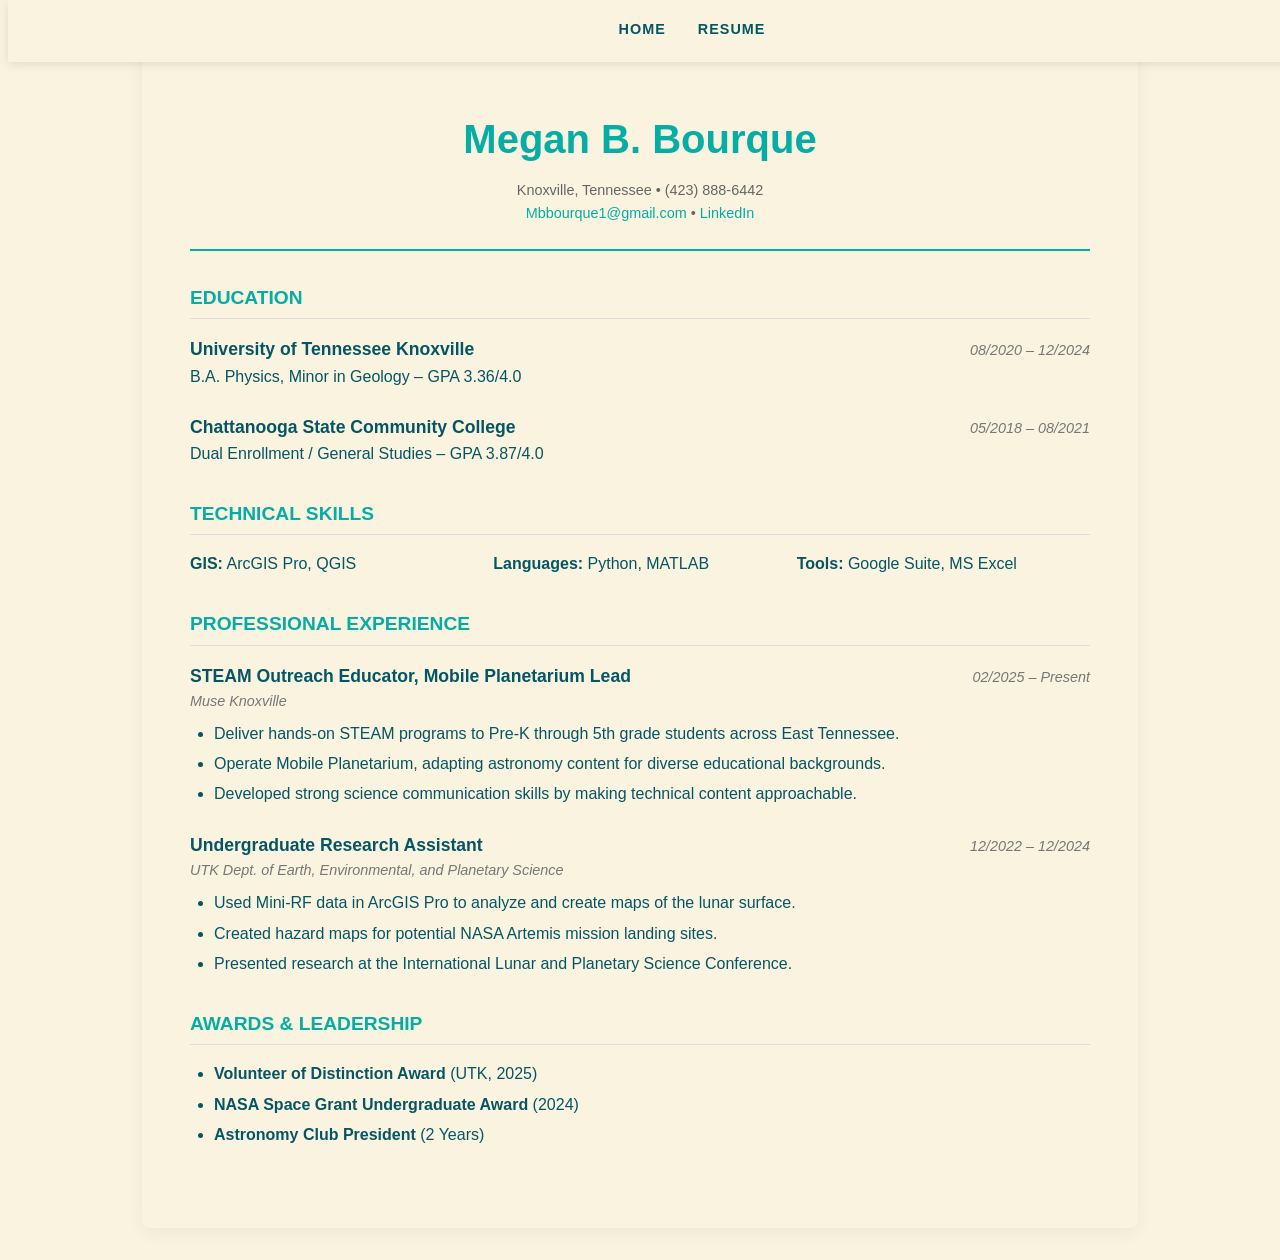
==== resume.html @ a1fa4c57 "Update resume.html" ====
<!doctype html>
<html itemscope="" itemtype="http://schema.org/WebPage" lang="en">

<!DOCTYPE html>
<html lang="en">
<head>
    <meta charset="UTF-8">
    <meta name="viewport" content="width=device-width, initial-scale=1.0">
    <title>Resume | Megan B. Bourque</title>
    <style>
        
        :root {
            --teal: hsl(177, 94%, 35%);
            --orange: #f1821a;
            --yellow: #fdd831;
            --green: #6A994E;
            --brown: #8B5A3C;
            --cream: #FAF3E0;
            --dark: #055664;
            --light-gray: #EDF2F4;
            --tuqoise: #40E0D0;
        }

        body {
            font-family: 'Segoe UI', Tahoma, Geneva, Verdana, sans-serif;
            color: var(--dark);
            line-height: 1.6;
            background: var(--cream);
            overflow-x: hidden;
        }

       /* Navigation styling (Matching your homepage) */
        nav {
            position: fixed;
            top: 0;
            width: 100%;
            background: rgba(250, 243, 224, 0.95);
            backdrop-filter: blur(10px);
            padding: 1rem 2rem;
            z-index: 1000;
            box-shadow: 0 2px 10px rgba(0,0,0,0.1);
        }

        nav ul {
            list-style: none;
            display: flex;
            justify-content: center;
            gap: 2rem;
            margin: 0;
        }

        nav a {
            text-decoration: none;
            color: var(--dark);
            font-weight: 600;
            text-transform: uppercase;
            font-size: 0.9rem;
            letter-spacing: 1px;
        }

        /* Resume Container */
        .resume-container {
            max-width: 900px;
            margin: 2rem auto;
            background: var(--white);
            padding: 3rem;
            box-shadow: 0 4px 20px rgba(0,0,0,0.05);
            border-radius: 8px;
        }

        header {
            text-align: center;
            border-bottom: 2px solid var(--teal);
            padding-bottom: 1.5rem;
            margin-bottom: 2rem;
        }

        header h1 {
            font-size: 2.5rem;
            color: var(--teal);
            margin-bottom: 0.5rem;
        }

        .contact-info {
            font-size: 0.9rem;
            color: #666;
        }

        .contact-info a {
            color: var(--teal);
            text-decoration: none;
        }

        section {
            margin-bottom: 2rem;
        }

        h2 {
            text-transform: uppercase;
            font-size: 1.2rem;
            color: var(--teal);
            border-bottom: 1px solid #ddd;
            margin-bottom: 1rem;
            padding-bottom: 0.3rem;
        }

        .job, .edu {
            margin-bottom: 1.5rem;
        }

        .row {
            display: flex;
            justify-content: space-between;
            align-items: baseline;
        }

        .job-title, .school {
            font-weight: bold;
            font-size: 1.1rem;
        }

        .date, .location {
            font-style: italic;
            color: #777;
            font-size: 0.9rem;
        }

        ul {
            margin-top: 0.5rem;
            padding-left: 1.5rem;
        }

        li {
            margin-bottom: 0.3rem;
        }

        .skills-grid {
            display: grid;
            grid-template-columns: repeat(auto-fit, minmax(200px, 1fr));
            gap: 10px;
        }

        @media (max-width: 600px) {
            .resume-container { padding: 1.5rem; margin: 1rem; }
            .row { flex-direction: column; }
        }
    </style>
</head>
<body>

    <nav>
        <ul>
            <li><a href="index.html">Home</a></li>
            <li><a href="resume.html">Resume</a></li>
            <!-- Add other links here -->
        </ul>
    </nav>

    <div class="resume-container">
        <header>
            <h1>Megan B. Bourque</h1>
            <div class="contact-info">
                Knoxville, Tennessee • (423) 888-6442<br>
                <a href="mailto:Mbbourque1@gmail.com">Mbbourque1@gmail.com</a> • 
                <a href="https://www.linkedin.com/in/megan-bourque/" target="_blank">LinkedIn</a>
            </div>
        </header>

        <section>
            <h2>Education</h2>
            <div class="edu">
                <div class="row">
                    <span class="school">University of Tennessee Knoxville</span>
                    <span class="date">08/2020 – 12/2024</span>
                </div>
                <div>B.A. Physics, Minor in Geology – GPA 3.36/4.0</div>
            </div>
            <div class="edu">
                <div class="row">
                    <span class="school">Chattanooga State Community College</span>
                    <span class="date">05/2018 – 08/2021</span>
                </div>
                <div>Dual Enrollment / General Studies – GPA 3.87/4.0</div>
            </div>
        </section>

        <section>
            <h2>Technical Skills</h2>
            <div class="skills-grid">
                <div><strong>GIS:</strong> ArcGIS Pro, QGIS</div>
                <div><strong>Languages:</strong> Python, MATLAB</div>
                <div><strong>Tools:</strong> Google Suite, MS Excel</div>
            </div>
        </section>

        <section>
            <h2>Professional Experience</h2>
            
            <div class="job">
                <div class="row">
                    <span class="job-title">STEAM Outreach Educator, Mobile Planetarium Lead</span>
                    <span class="date">02/2025 – Present</span>
                </div>
                <div class="location">Muse Knoxville</div>
                <ul>
                    <li>Deliver hands-on STEAM programs to Pre-K through 5th grade students across East Tennessee.</li>
                    <li>Operate Mobile Planetarium, adapting astronomy content for diverse educational backgrounds.</li>
                    <li>Developed strong science communication skills by making technical content approachable.</li>
                </ul>
            </div>

            <div class="job">
                <div class="row">
                    <span class="job-title">Undergraduate Research Assistant</span>
                    <span class="date">12/2022 – 12/2024</span>
                </div>
                <div class="location">UTK Dept. of Earth, Environmental, and Planetary Science</div>
                <ul>
                    <li>Used Mini-RF data in ArcGIS Pro to analyze and create maps of the lunar surface.</li>
                    <li>Created hazard maps for potential NASA Artemis mission landing sites.</li>
                    <li>Presented research at the International Lunar and Planetary Science Conference.</li>
                </ul>
            </div>
        </section>

        <section>
            <h2>Awards & Leadership</h2>
            <ul>
                <li><strong>Volunteer of Distinction Award</strong> (UTK, 2025)</li>
                <li><strong>NASA Space Grant Undergraduate Award</strong> (2024)</li>
                <li><strong>Astronomy Club President</strong> (2 Years)</li>
            </ul>
        </section>
    </div>

</body>
</html>
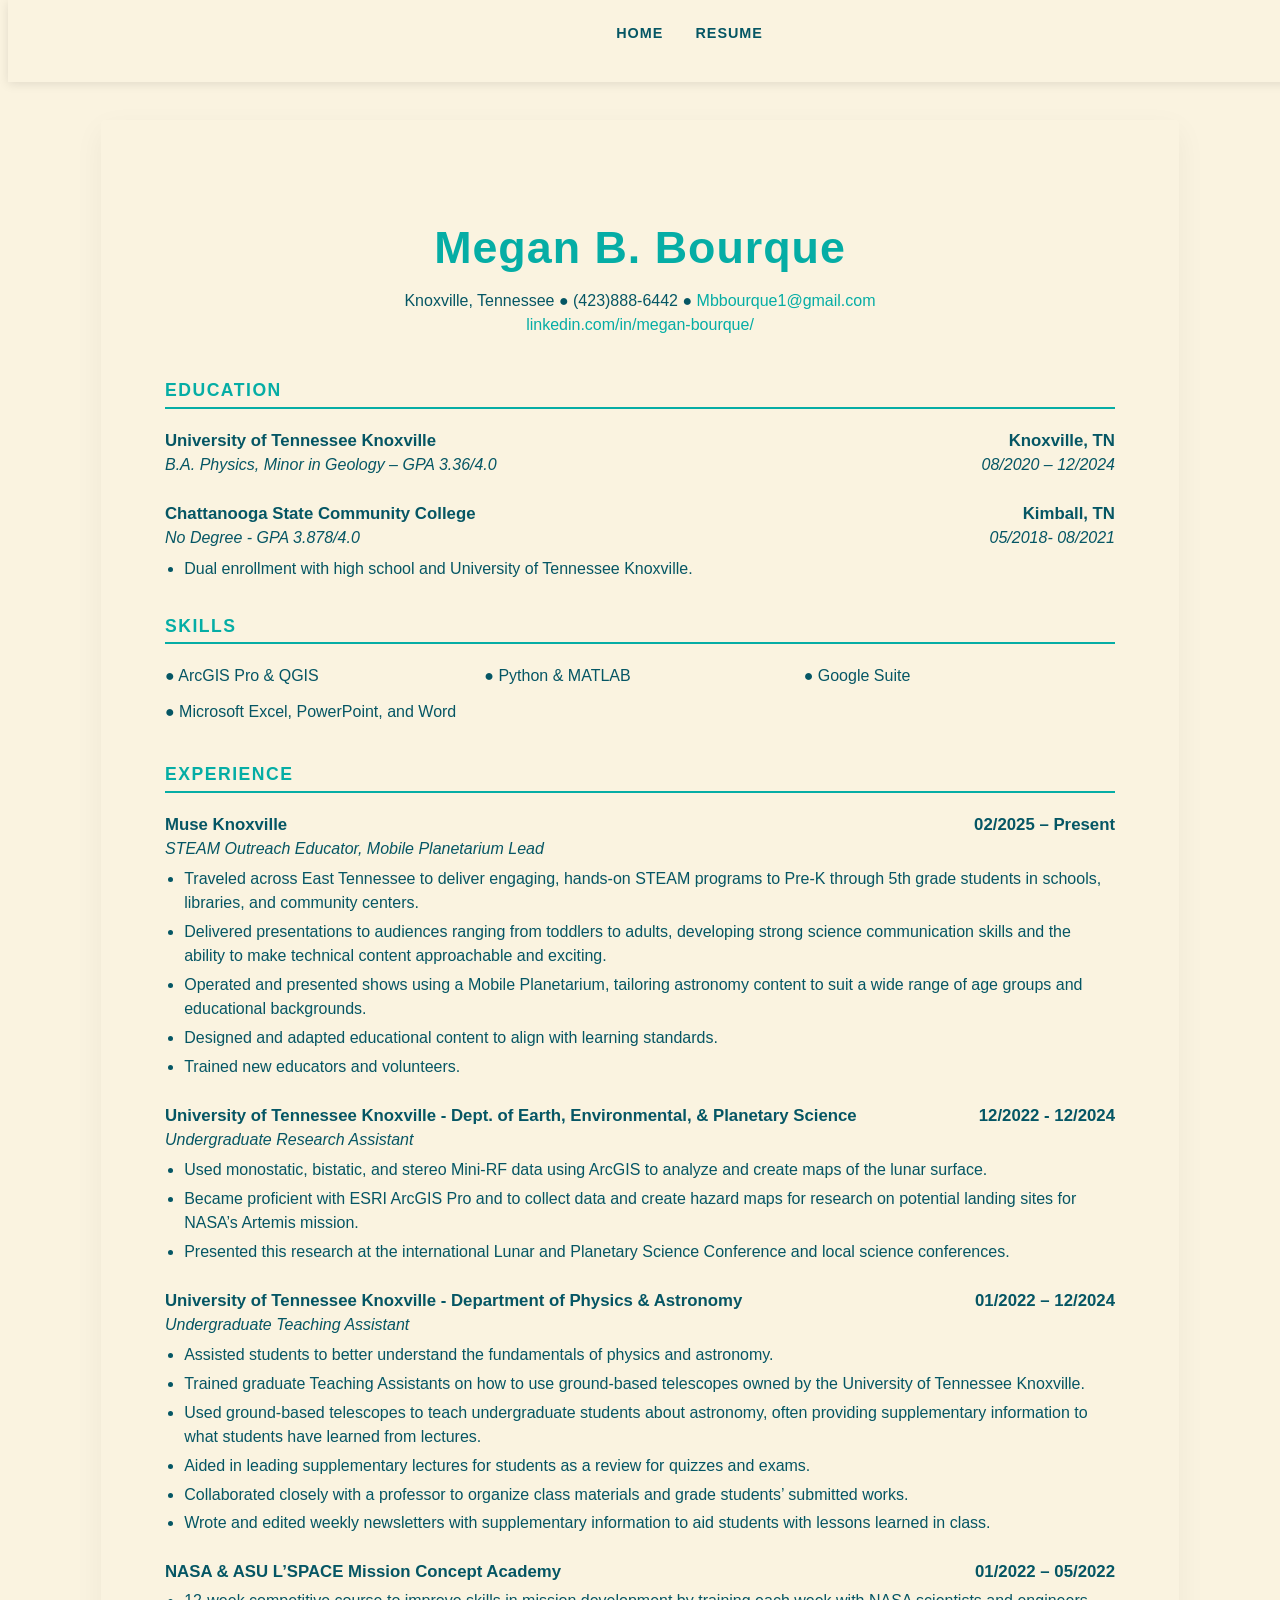
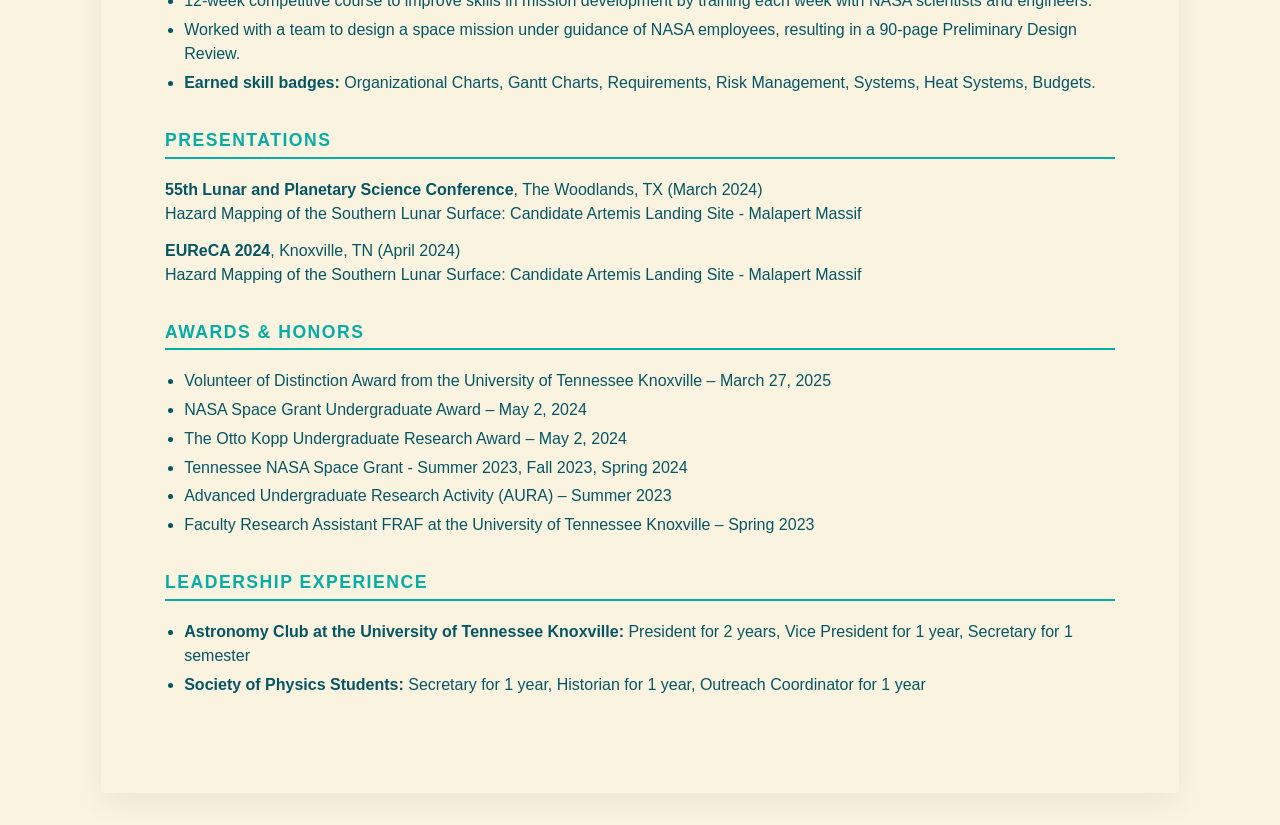
==== commit 3a06cfea: "Update resume.html" ====
--- a/resume.html
+++ b/resume.html
@@ -24,12 +24,12 @@
         body {
             font-family: 'Segoe UI', Tahoma, Geneva, Verdana, sans-serif;
             color: var(--dark);
-            line-height: 1.6;
+            line-height: 1.5;
             background: var(--cream);
-            overflow-x: hidden;
-        }
-
-       /* Navigation styling (Matching your homepage) */
+            padding-top: 80px; /* Space for nav */
+        }
+
+        /* Nav (Matching your existing style) */
         nav {
             position: fixed;
             top: 0;
@@ -46,7 +46,6 @@
             display: flex;
             justify-content: center;
             gap: 2rem;
-            margin: 0;
         }
 
         nav a {
@@ -56,34 +55,36 @@
             text-transform: uppercase;
             font-size: 0.9rem;
             letter-spacing: 1px;
-        }
-
-        /* Resume Container */
-        .resume-container {
-            max-width: 900px;
+            transition: color 0.3s;
+        }
+
+        nav a:hover { color: var(--teal); }
+
+        /* Main Container */
+        .resume-page {
+            max-width: 950px;
             margin: 2rem auto;
             background: var(--white);
-            padding: 3rem;
-            box-shadow: 0 4px 20px rgba(0,0,0,0.05);
-            border-radius: 8px;
+            padding: 4rem;
+            box-shadow: 0 10px 30px rgba(0,0,0,0.05);
+            border-radius: 4px;
         }
 
         header {
             text-align: center;
-            border-bottom: 2px solid var(--teal);
-            padding-bottom: 1.5rem;
-            margin-bottom: 2rem;
+            margin-bottom: 2.5rem;
         }
 
         header h1 {
-            font-size: 2.5rem;
+            font-size: 2.8rem;
             color: var(--teal);
+            letter-spacing: 1px;
             margin-bottom: 0.5rem;
         }
 
         .contact-info {
-            font-size: 0.9rem;
-            color: #666;
+            font-size: 1rem;
+            color: var(--gray);
         }
 
         .contact-info a {
@@ -91,58 +92,71 @@
             text-decoration: none;
         }
 
+        /* Sections */
         section {
             margin-bottom: 2rem;
         }
 
         h2 {
             text-transform: uppercase;
-            font-size: 1.2rem;
+            font-size: 1.1rem;
             color: var(--teal);
-            border-bottom: 1px solid #ddd;
-            margin-bottom: 1rem;
-            padding-bottom: 0.3rem;
-        }
-
-        .job, .edu {
+            border-bottom: 2px solid var(--teal);
+            margin-bottom: 1.2rem;
+            padding-bottom: 0.2rem;
+            letter-spacing: 1.5px;
+        }
+
+        .entry {
             margin-bottom: 1.5rem;
         }
 
-        .row {
+        .entry-header {
             display: flex;
             justify-content: space-between;
-            align-items: baseline;
-        }
-
-        .job-title, .school {
             font-weight: bold;
-            font-size: 1.1rem;
-        }
-
-        .date, .location {
+            font-size: 1.05rem;
+        }
+
+        .sub-header {
+            display: flex;
+            justify-content: space-between;
             font-style: italic;
-            color: #777;
-            font-size: 0.9rem;
+            color: var(--gray);
+            margin-bottom: 0.4rem;
         }
 
         ul {
-            margin-top: 0.5rem;
-            padding-left: 1.5rem;
+            padding-left: 1.2rem;
+            margin-top: 0.3rem;
         }
 
         li {
             margin-bottom: 0.3rem;
         }
 
-        .skills-grid {
+        .skills-list {
+            list-style: none;
+            padding-left: 0;
             display: grid;
-            grid-template-columns: repeat(auto-fit, minmax(200px, 1fr));
-            gap: 10px;
+            grid-template-columns: repeat(auto-fit, minmax(250px, 1fr));
+            gap: 0.5rem;
+        }
+
+        .presentation-entry, .award-entry {
+            margin-bottom: 0.8rem;
+        }
+
+        /* Print formatting */
+        @media print {
+            body { background: white; padding-top: 0; }
+            nav { display: none; }
+            .resume-page { box-shadow: none; padding: 0; margin: 0; }
         }
 
         @media (max-width: 600px) {
-            .resume-container { padding: 1.5rem; margin: 1rem; }
-            .row { flex-direction: column; }
+            .resume-page { padding: 1.5rem; margin: 1rem; }
+            .entry-header, .sub-header { flex-direction: column; }
         }
     </style>
 </head>
@@ -152,83 +166,144 @@
         <ul>
             <li><a href="index.html">Home</a></li>
             <li><a href="resume.html">Resume</a></li>
-            <!-- Add other links here -->
         </ul>
     </nav>
 
-    <div class="resume-container">
+    <div class="resume-page">
         <header>
             <h1>Megan B. Bourque</h1>
             <div class="contact-info">
-                Knoxville, Tennessee • (423) 888-6442<br>
-                <a href="mailto:Mbbourque1@gmail.com">Mbbourque1@gmail.com</a> • 
-                <a href="https://www.linkedin.com/in/megan-bourque/" target="_blank">LinkedIn</a>
+                Knoxville, Tennessee ● (423)888-6442 ● <a href="mailto:Mbbourque1@gmail.com">Mbbourque1@gmail.com</a><br>
+                <a href="https://www.linkedin.com/in/megan-bourque/" target="_blank">linkedin.com/in/megan-bourque/</a>
             </div>
         </header>
 
         <section>
             <h2>Education</h2>
-            <div class="edu">
-                <div class="row">
-                    <span class="school">University of Tennessee Knoxville</span>
-                    <span class="date">08/2020 – 12/2024</span>
-                </div>
-                <div>B.A. Physics, Minor in Geology – GPA 3.36/4.0</div>
-            </div>
-            <div class="edu">
-                <div class="row">
-                    <span class="school">Chattanooga State Community College</span>
-                    <span class="date">05/2018 – 08/2021</span>
-                </div>
-                <div>Dual Enrollment / General Studies – GPA 3.87/4.0</div>
-            </div>
-        </section>
-
-        <section>
-            <h2>Technical Skills</h2>
-            <div class="skills-grid">
-                <div><strong>GIS:</strong> ArcGIS Pro, QGIS</div>
-                <div><strong>Languages:</strong> Python, MATLAB</div>
-                <div><strong>Tools:</strong> Google Suite, MS Excel</div>
-            </div>
-        </section>
-
-        <section>
-            <h2>Professional Experience</h2>
+            <div class="entry">
+                <div class="entry-header">
+                    <span>University of Tennessee Knoxville</span>
+                    <span>Knoxville, TN</span>
+                </div>
+                <div class="sub-header">
+                    <span>B.A. Physics, Minor in Geology – GPA 3.36/4.0</span>
+                    <span>08/2020 – 12/2024</span>
+                </div>
+            </div>
+            <div class="entry">
+                <div class="entry-header">
+                    <span>Chattanooga State Community College</span>
+                    <span>Kimball, TN</span>
+                </div>
+                <div class="sub-header">
+                    <span>No Degree - GPA 3.878/4.0</span>
+                    <span>05/2018- 08/2021</span>
+                </div>
+                <ul>
+                    <li>Dual enrollment with high school and University of Tennessee Knoxville.</li>
+                </ul>
+            </div>
+        </section>
+
+        <section>
+            <h2>Skills</h2>
+            <ul class="skills-list">
+                <li>● ArcGIS Pro & QGIS</li>
+                <li>● Python & MATLAB</li>
+                <li>● Google Suite</li>
+                <li>● Microsoft Excel, PowerPoint, and Word</li>
+            </ul>
+        </section>
+
+        <section>
+            <h2>Experience</h2>
             
-            <div class="job">
-                <div class="row">
-                    <span class="job-title">STEAM Outreach Educator, Mobile Planetarium Lead</span>
-                    <span class="date">02/2025 – Present</span>
-                </div>
-                <div class="location">Muse Knoxville</div>
-                <ul>
-                    <li>Deliver hands-on STEAM programs to Pre-K through 5th grade students across East Tennessee.</li>
-                    <li>Operate Mobile Planetarium, adapting astronomy content for diverse educational backgrounds.</li>
-                    <li>Developed strong science communication skills by making technical content approachable.</li>
-                </ul>
-            </div>
-
-            <div class="job">
-                <div class="row">
-                    <span class="job-title">Undergraduate Research Assistant</span>
-                    <span class="date">12/2022 – 12/2024</span>
-                </div>
-                <div class="location">UTK Dept. of Earth, Environmental, and Planetary Science</div>
-                <ul>
-                    <li>Used Mini-RF data in ArcGIS Pro to analyze and create maps of the lunar surface.</li>
-                    <li>Created hazard maps for potential NASA Artemis mission landing sites.</li>
-                    <li>Presented research at the International Lunar and Planetary Science Conference.</li>
-                </ul>
-            </div>
-        </section>
-
-        <section>
-            <h2>Awards & Leadership</h2>
+            <div class="entry">
+                <div class="entry-header">
+                    <span>Muse Knoxville</span>
+                    <span>02/2025 – Present</span>
+                </div>
+                <div class="sub-header">STEAM Outreach Educator, Mobile Planetarium Lead</div>
+                <ul>
+                    <li>Traveled across East Tennessee to deliver engaging, hands-on STEAM programs to Pre-K through 5th grade students in schools, libraries, and community centers.</li>
+                    <li>Delivered presentations to audiences ranging from toddlers to adults, developing strong science communication skills and the ability to make technical content approachable and exciting.</li>
+                    <li>Operated and presented shows using a Mobile Planetarium, tailoring astronomy content to suit a wide range of age groups and educational backgrounds.</li>
+                    <li>Designed and adapted educational content to align with learning standards.</li>
+                    <li>Trained new educators and volunteers.</li>
+                </ul>
+            </div>
+
+            <div class="entry">
+                <div class="entry-header">
+                    <span>University of Tennessee Knoxville - Dept. of Earth, Environmental, & Planetary Science</span>
+                    <span>12/2022 - 12/2024</span>
+                </div>
+                <div class="sub-header">Undergraduate Research Assistant</div>
+                <ul>
+                    <li>Used monostatic, bistatic, and stereo Mini-RF data using ArcGIS to analyze and create maps of the lunar surface.</li>
+                    <li>Became proficient with ESRI ArcGIS Pro and to collect data and create hazard maps for research on potential landing sites for NASA’s Artemis mission.</li>
+                    <li>Presented this research at the international Lunar and Planetary Science Conference and local science conferences.</li>
+                </ul>
+            </div>
+
+            <div class="entry">
+                <div class="entry-header">
+                    <span>University of Tennessee Knoxville - Department of Physics & Astronomy</span>
+                    <span>01/2022 – 12/2024</span>
+                </div>
+                <div class="sub-header">Undergraduate Teaching Assistant</div>
+                <ul>
+                    <li>Assisted students to better understand the fundamentals of physics and astronomy.</li>
+                    <li>Trained graduate Teaching Assistants on how to use ground-based telescopes owned by the University of Tennessee Knoxville.</li>
+                    <li>Used ground-based telescopes to teach undergraduate students about astronomy, often providing supplementary information to what students have learned from lectures.</li>
+                    <li>Aided in leading supplementary lectures for students as a review for quizzes and exams.</li>
+                    <li>Collaborated closely with a professor to organize class materials and grade students’ submitted works.</li>
+                    <li>Wrote and edited weekly newsletters with supplementary information to aid students with lessons learned in class.</li>
+                </ul>
+            </div>
+
+            <div class="entry">
+                <div class="entry-header">
+                    <span>NASA & ASU L’SPACE Mission Concept Academy</span>
+                    <span>01/2022 – 05/2022</span>
+                </div>
+                <ul>
+                    <li>12-week competitive course to improve skills in mission development by training each week with NASA scientists and engineers.</li>
+                    <li>Worked with a team to design a space mission under guidance of NASA employees, resulting in a 90-page Preliminary Design Review.</li>
+                    <li><strong>Earned skill badges:</strong> Organizational Charts, Gantt Charts, Requirements, Risk Management, Systems, Heat Systems, Budgets.</li>
+                </ul>
+            </div>
+        </section>
+
+        <section>
+            <h2>Presentations</h2>
+            <div class="presentation-entry">
+                <strong>55th Lunar and Planetary Science Conference</strong>, The Woodlands, TX (March 2024)<br>
+                Hazard Mapping of the Southern Lunar Surface: Candidate Artemis Landing Site - Malapert Massif
+            </div>
+            <div class="presentation-entry">
+                <strong>EUReCA 2024</strong>, Knoxville, TN (April 2024)<br>
+                Hazard Mapping of the Southern Lunar Surface: Candidate Artemis Landing Site - Malapert Massif
+            </div>
+        </section>
+
+        <section>
+            <h2>Awards & Honors</h2>
+            <ul class="award-entry">
+                <li>Volunteer of Distinction Award from the University of Tennessee Knoxville – March 27, 2025</li>
+                <li>NASA Space Grant Undergraduate Award – May 2, 2024</li>
+                <li>The Otto Kopp Undergraduate Research Award – May 2, 2024</li>
+                <li>Tennessee NASA Space Grant - Summer 2023, Fall 2023, Spring 2024</li>
+                <li>Advanced Undergraduate Research Activity (AURA) – Summer 2023</li>
+                <li>Faculty Research Assistant FRAF at the University of Tennessee Knoxville – Spring 2023</li>
+            </ul>
+        </section>
+
+        <section>
+            <h2>Leadership Experience</h2>
             <ul>
-                <li><strong>Volunteer of Distinction Award</strong> (UTK, 2025)</li>
-                <li><strong>NASA Space Grant Undergraduate Award</strong> (2024)</li>
-                <li><strong>Astronomy Club President</strong> (2 Years)</li>
+                <li><strong>Astronomy Club at the University of Tennessee Knoxville:</strong> President for 2 years, Vice President for 1 year, Secretary for 1 semester</li>
+                <li><strong>Society of Physics Students:</strong> Secretary for 1 year, Historian for 1 year, Outreach Coordinator for 1 year</li>
             </ul>
         </section>
     </div>
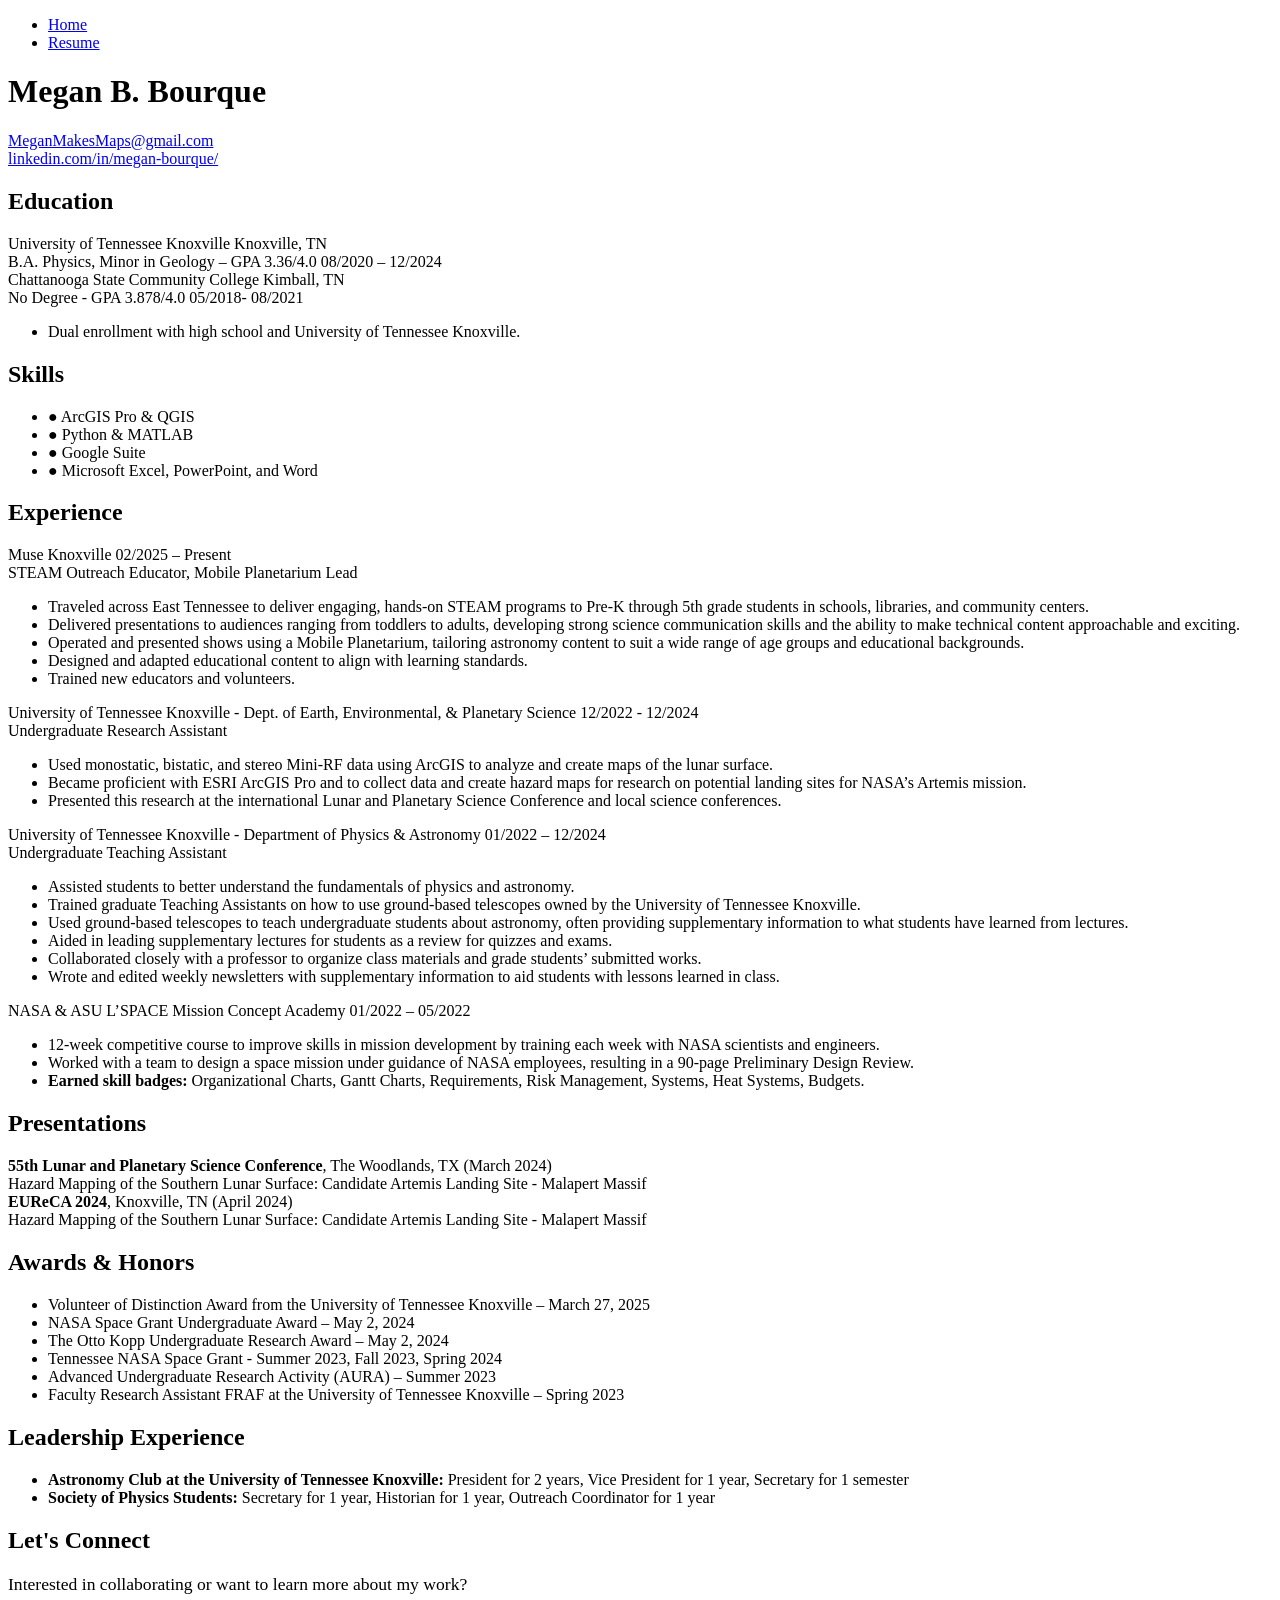
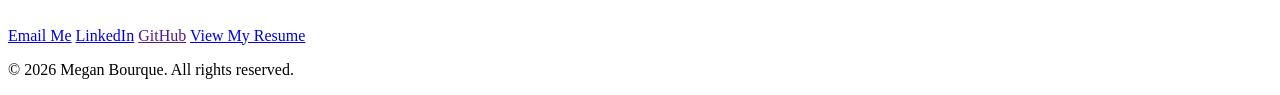
==== commit f4eee834: "Update resume.html" ====
--- a/resume.html
+++ b/resume.html
@@ -7,158 +7,6 @@
     <meta charset="UTF-8">
     <meta name="viewport" content="width=device-width, initial-scale=1.0">
     <title>Resume | Megan B. Bourque</title>
-    <style>
-        
-        :root {
-            --teal: hsl(177, 94%, 35%);
-            --orange: #f1821a;
-            --yellow: #fdd831;
-            --green: #6A994E;
-            --brown: #8B5A3C;
-            --cream: #FAF3E0;
-            --dark: #055664;
-            --light-gray: #EDF2F4;
-            --tuqoise: #40E0D0;
-        }
-
-        body {
-            font-family: 'Segoe UI', Tahoma, Geneva, Verdana, sans-serif;
-            color: var(--dark);
-            line-height: 1.5;
-            background: var(--cream);
-            padding-top: 80px; /* Space for nav */
-        }
-
-        /* Nav (Matching your existing style) */
-        nav {
-            position: fixed;
-            top: 0;
-            width: 100%;
-            background: rgba(250, 243, 224, 0.95);
-            backdrop-filter: blur(10px);
-            padding: 1rem 2rem;
-            z-index: 1000;
-            box-shadow: 0 2px 10px rgba(0,0,0,0.1);
-        }
-
-        nav ul {
-            list-style: none;
-            display: flex;
-            justify-content: center;
-            gap: 2rem;
-        }
-
-        nav a {
-            text-decoration: none;
-            color: var(--dark);
-            font-weight: 600;
-            text-transform: uppercase;
-            font-size: 0.9rem;
-            letter-spacing: 1px;
-            transition: color 0.3s;
-        }
-
-        nav a:hover { color: var(--teal); }
-
-        /* Main Container */
-        .resume-page {
-            max-width: 950px;
-            margin: 2rem auto;
-            background: var(--white);
-            padding: 4rem;
-            box-shadow: 0 10px 30px rgba(0,0,0,0.05);
-            border-radius: 4px;
-        }
-
-        header {
-            text-align: center;
-            margin-bottom: 2.5rem;
-        }
-
-        header h1 {
-            font-size: 2.8rem;
-            color: var(--teal);
-            letter-spacing: 1px;
-            margin-bottom: 0.5rem;
-        }
-
-        .contact-info {
-            font-size: 1rem;
-            color: var(--gray);
-        }
-
-        .contact-info a {
-            color: var(--teal);
-            text-decoration: none;
-        }
-
-        /* Sections */
-        section {
-            margin-bottom: 2rem;
-        }
-
-        h2 {
-            text-transform: uppercase;
-            font-size: 1.1rem;
-            color: var(--teal);
-            border-bottom: 2px solid var(--teal);
-            margin-bottom: 1.2rem;
-            padding-bottom: 0.2rem;
-            letter-spacing: 1.5px;
-        }
-
-        .entry {
-            margin-bottom: 1.5rem;
-        }
-
-        .entry-header {
-            display: flex;
-            justify-content: space-between;
-            font-weight: bold;
-            font-size: 1.05rem;
-        }
-
-        .sub-header {
-            display: flex;
-            justify-content: space-between;
-            font-style: italic;
-            color: var(--gray);
-            margin-bottom: 0.4rem;
-        }
-
-        ul {
-            padding-left: 1.2rem;
-            margin-top: 0.3rem;
-        }
-
-        li {
-            margin-bottom: 0.3rem;
-        }
-
-        .skills-list {
-            list-style: none;
-            padding-left: 0;
-            display: grid;
-            grid-template-columns: repeat(auto-fit, minmax(250px, 1fr));
-            gap: 0.5rem;
-        }
-
-        .presentation-entry, .award-entry {
-            margin-bottom: 0.8rem;
-        }
-
-        /* Print formatting */
-        @media print {
-            body { background: white; padding-top: 0; }
-            nav { display: none; }
-            .resume-page { box-shadow: none; padding: 0; margin: 0; }
-        }
-
-        @media (max-width: 600px) {
-            .resume-page { padding: 1.5rem; margin: 1rem; }
-            .entry-header, .sub-header { flex-direction: column; }
-        }
-    </style>
 </head>
 <body>
 
@@ -173,7 +21,7 @@
         <header>
             <h1>Megan B. Bourque</h1>
             <div class="contact-info">
-                Knoxville, Tennessee ● (423)888-6442 ● <a href="mailto:Mbbourque1@gmail.com">Mbbourque1@gmail.com</a><br>
+                <a href="mailto:Mbbourque1@gmail.com">MeganMakesMaps@gmail.com</a><br>
                 <a href="https://www.linkedin.com/in/megan-bourque/" target="_blank">linkedin.com/in/megan-bourque/</a>
             </div>
         </header>
@@ -307,6 +155,21 @@
             </ul>
         </section>
     </div>
+    
+ <section id="contact">
+        <h2>Let's Connect</h2>
+        <p style="margin-bottom: 2rem; font-size: 1.1rem;">Interested in collaborating or want to learn more about my work?</p>
+        <div class="contact-links">
+            <a href="mailto:meganmakesmaps@gmail.com" class="contact-link">Email Me</a>
+            <a href="https://www.linkedin.com/in/megan-bourque/" class="contact-link">LinkedIn</a>
+            <a href="" class="contact-link">GitHub</a>
+            <a href="resume.html" class="contact-link">View My Resume</a>
+        </div>
+    </section>
 
+     <footer>
+        <p>&copy; 2026 Megan Bourque. All rights reserved.</p>
+    </footer>
+    
 </body>
 </html>
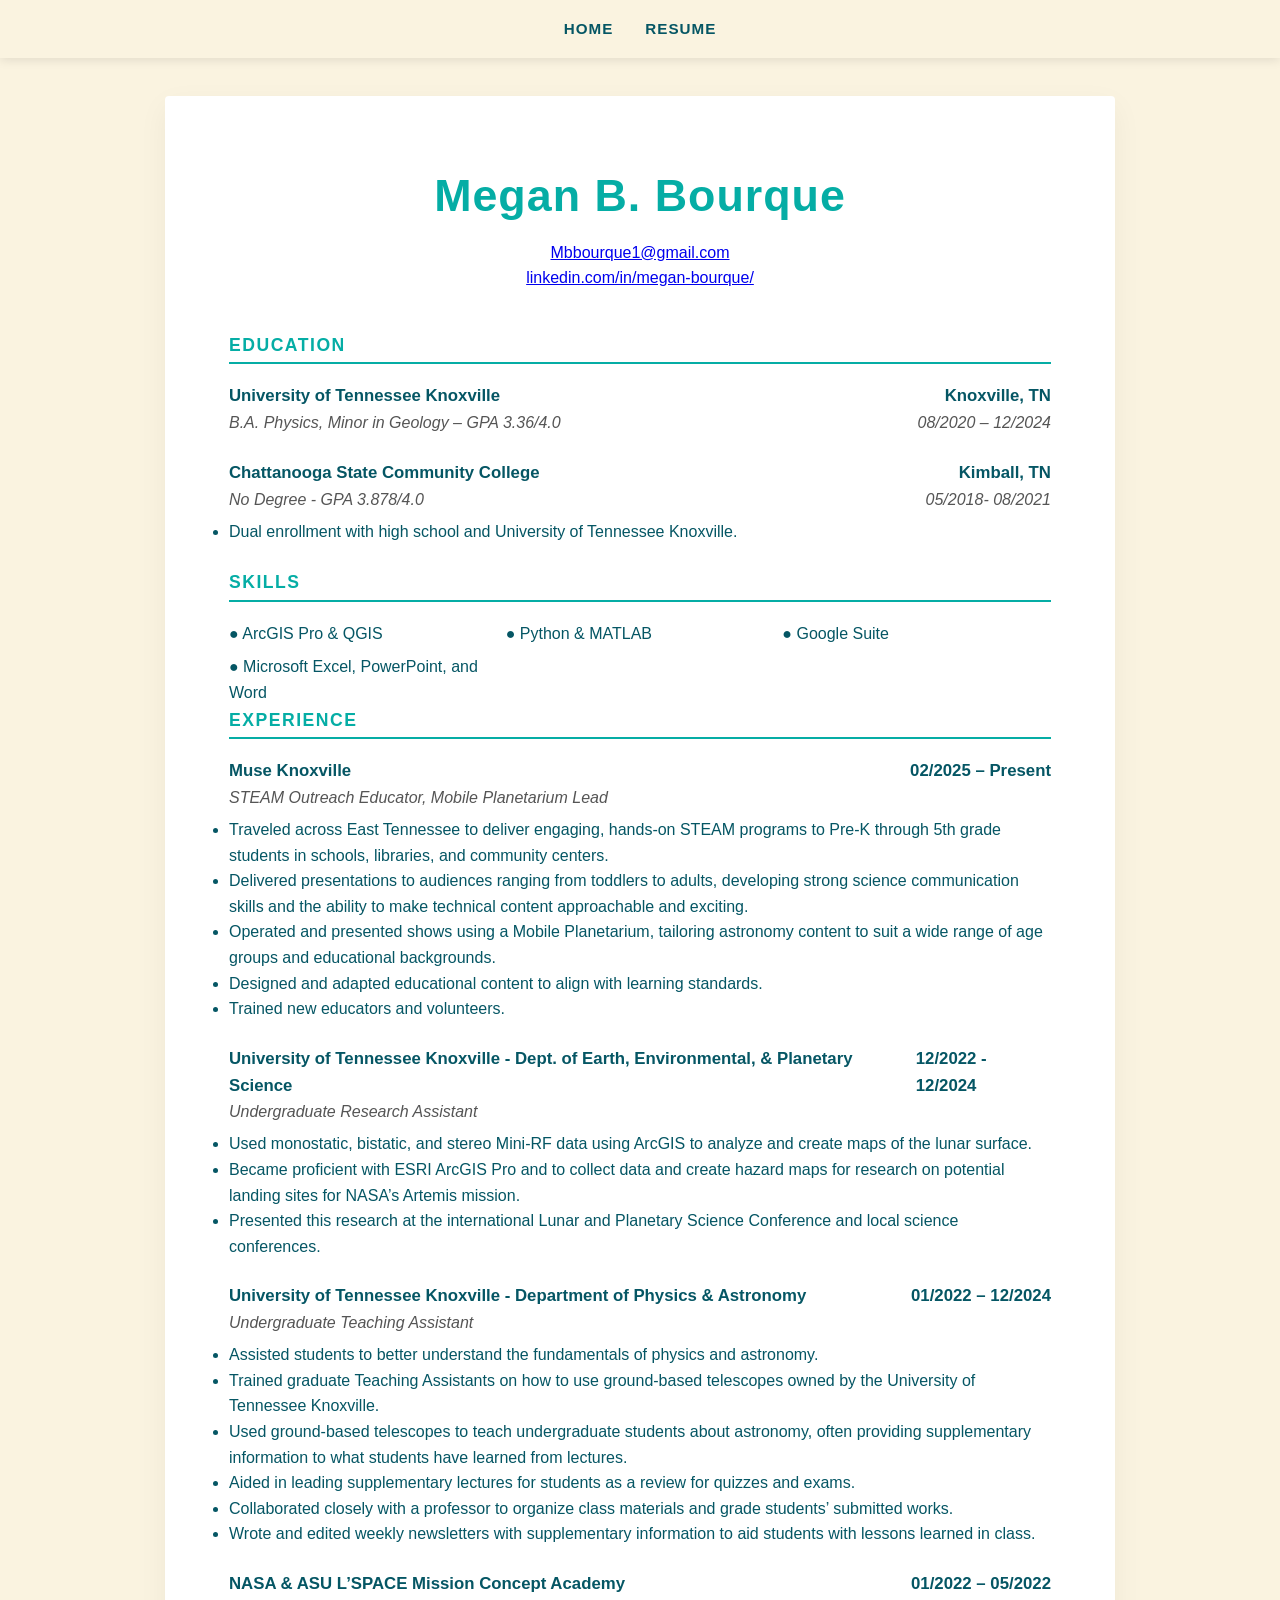
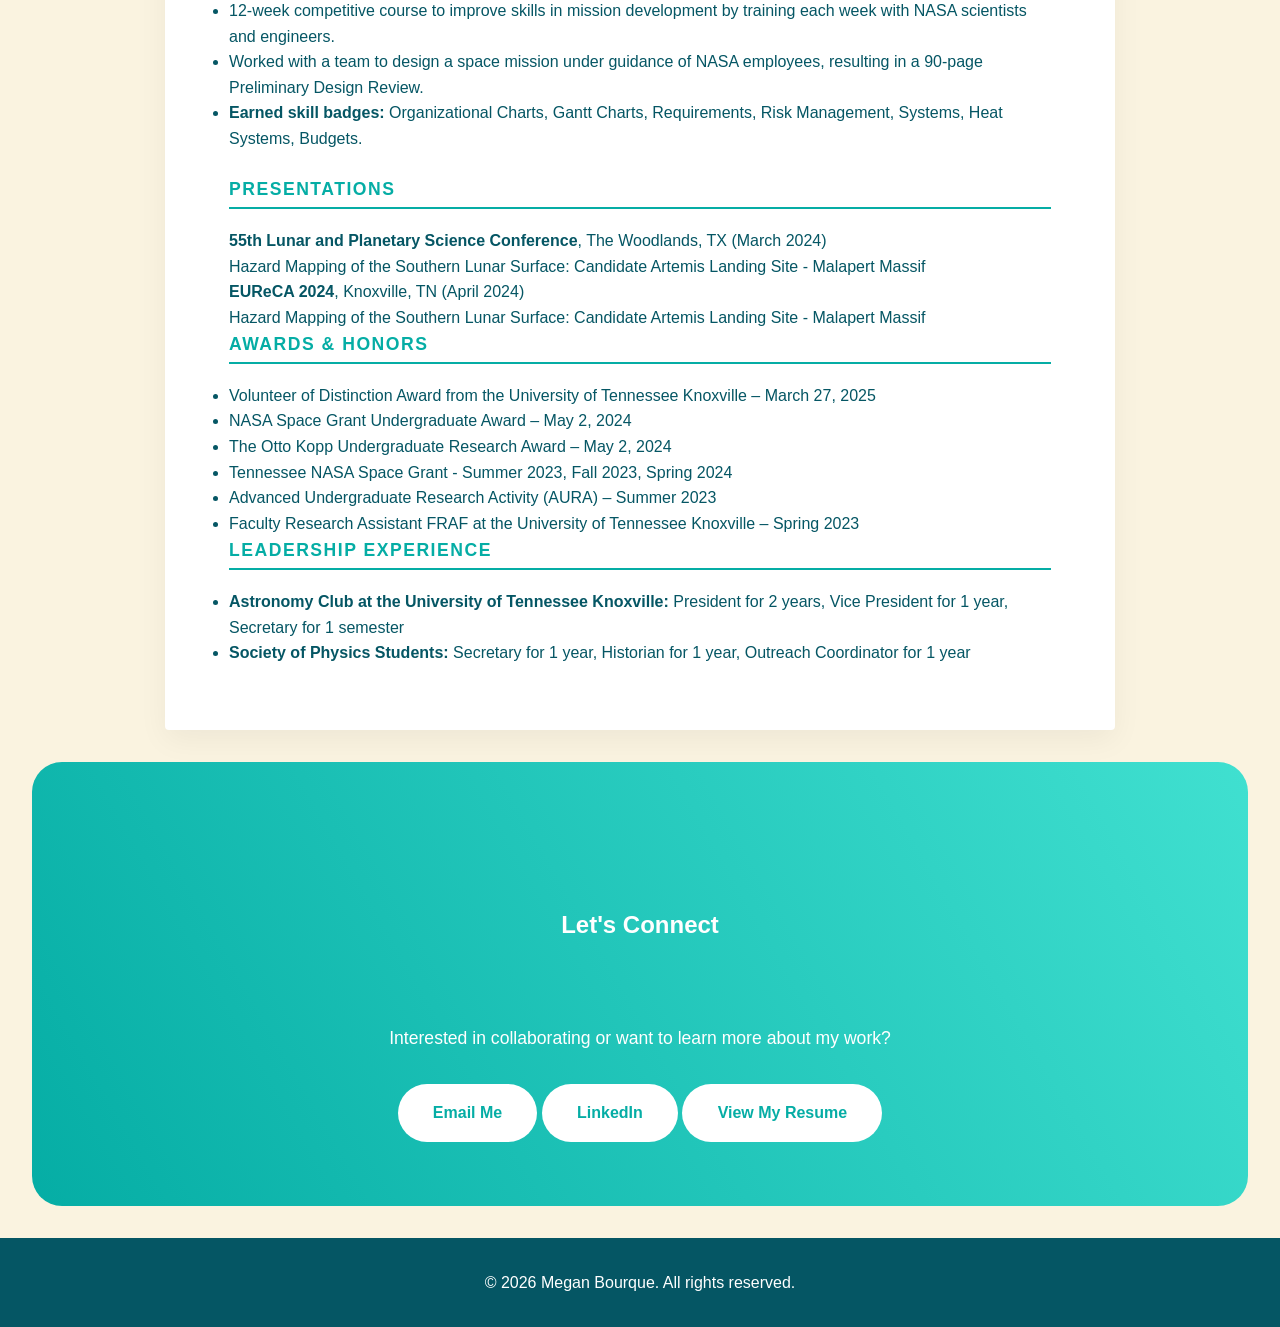
==== commit c3813e7c: "modified names to match latest update to styling.css updated header names that conflicted with exist" ====
--- a/resume.html
+++ b/resume.html
@@ -1,11 +1,9 @@
-<!doctype html>
-<html itemscope="" itemtype="http://schema.org/WebPage" lang="en">
-
 <!DOCTYPE html>
 <html lang="en">
 <head>
     <meta charset="UTF-8">
     <meta name="viewport" content="width=device-width, initial-scale=1.0">
+    <link rel="stylesheet" href="styling.css">
     <title>Resume | Megan B. Bourque</title>
 </head>
 <body>
@@ -18,16 +16,16 @@
     </nav>
 
     <div class="resume-page">
-        <header>
+        <header class="resume-header">
             <h1>Megan B. Bourque</h1>
             <div class="contact-info">
-                <a href="mailto:Mbbourque1@gmail.com">MeganMakesMaps@gmail.com</a><br>
+                <a href="mailto:Mbbourque1@gmail.com">Mbbourque1@gmail.com</a><br>
                 <a href="https://www.linkedin.com/in/megan-bourque/" target="_blank">linkedin.com/in/megan-bourque/</a>
             </div>
         </header>
 
         <section>
-            <h2>Education</h2>
+            <h2 class="resume-section-header">Education</h2>
             <div class="entry">
                 <div class="entry-header">
                     <span>University of Tennessee Knoxville</span>
@@ -54,8 +52,8 @@
         </section>
 
         <section>
-            <h2>Skills</h2>
-            <ul class="skills-list">
+            <h2 class="resume-section-header">Skills</h2>
+            <ul class="skills-list-grid">
                 <li>● ArcGIS Pro & QGIS</li>
                 <li>● Python & MATLAB</li>
                 <li>● Google Suite</li>
@@ -64,7 +62,7 @@
         </section>
 
         <section>
-            <h2>Experience</h2>
+            <h2 class="resume-section-header">Experience</h2>
             
             <div class="entry">
                 <div class="entry-header">
@@ -124,7 +122,7 @@
         </section>
 
         <section>
-            <h2>Presentations</h2>
+            <h2 class="resume-section-header">Presentations</h2>
             <div class="presentation-entry">
                 <strong>55th Lunar and Planetary Science Conference</strong>, The Woodlands, TX (March 2024)<br>
                 Hazard Mapping of the Southern Lunar Surface: Candidate Artemis Landing Site - Malapert Massif
@@ -136,7 +134,7 @@
         </section>
 
         <section>
-            <h2>Awards & Honors</h2>
+            <h2 class="resume-section-header">Awards & Honors</h2>
             <ul class="award-entry">
                 <li>Volunteer of Distinction Award from the University of Tennessee Knoxville – March 27, 2025</li>
                 <li>NASA Space Grant Undergraduate Award – May 2, 2024</li>
@@ -148,28 +146,26 @@
         </section>
 
         <section>
-            <h2>Leadership Experience</h2>
+            <h2 class="resume-section-header">Leadership Experience</h2>
             <ul>
                 <li><strong>Astronomy Club at the University of Tennessee Knoxville:</strong> President for 2 years, Vice President for 1 year, Secretary for 1 semester</li>
                 <li><strong>Society of Physics Students:</strong> Secretary for 1 year, Historian for 1 year, Outreach Coordinator for 1 year</li>
             </ul>
         </section>
     </div>
-    
- <section id="contact">
-        <h2>Let's Connect</h2>
+
+    <section id="contact">
+        <h2 class="homepage-section">Let's Connect</h2>
         <p style="margin-bottom: 2rem; font-size: 1.1rem;">Interested in collaborating or want to learn more about my work?</p>
         <div class="contact-links">
-            <a href="mailto:meganmakesmaps@gmail.com" class="contact-link">Email Me</a>
+            <a href="mailto:Mbbourque1@gmail.com" class="contact-link">Email Me</a>
             <a href="https://www.linkedin.com/in/megan-bourque/" class="contact-link">LinkedIn</a>
-            <a href="" class="contact-link">GitHub</a>
             <a href="resume.html" class="contact-link">View My Resume</a>
         </div>
     </section>
 
-     <footer>
+    <footer>
         <p>&copy; 2026 Megan Bourque. All rights reserved.</p>
     </footer>
-    
 </body>
 </html>
--- a/styling.css
+++ b/styling.css
@@ -0,0 +1,255 @@
+/* --- Global Resets & Variables --- */
+* {
+    margin: 0;
+    padding: 0;
+    box-sizing: border-box;
+}
+
+:root {
+    --teal: hsl(177, 94%, 35%);
+    --orange: #f1821a;
+    --yellow: #fdd831;
+    --green: #6A994E;
+    --brown: #8B5A3C;
+    --cream: #FAF3E0;
+    --dark: #055664;
+    --light-gray: #EDF2F4;
+    --tuqoise: #40E0D0;
+    --white: #ffffff;
+    --gray: #555;
+}
+
+body {
+    font-family: 'Segoe UI', Tahoma, Geneva, Verdana, sans-serif;
+    color: var(--dark);
+    line-height: 1.6;
+    background: var(--cream);
+    overflow-x: hidden;
+}
+
+/* --- Shared Navigation --- */
+nav {
+    position: fixed;
+    top: 0;
+    width: 100%;
+    background: rgba(250, 243, 224, 0.95);
+    backdrop-filter: blur(10px);
+    padding: 1rem 2rem;
+    z-index: 1000;
+    box-shadow: 0 2px 10px rgba(0,0,0,0.1);
+}
+
+nav ul {
+    list-style: none;
+    display: flex;
+    justify-content: center;
+    gap: 2rem;
+}
+
+nav a {
+    text-decoration: none;
+    color: var(--dark);
+    font-weight: 600;
+    font-size: 0.95rem;
+    text-transform: uppercase;
+    letter-spacing: 1px;
+    transition: color 0.3s;
+    position: relative;
+}
+
+nav a::after {
+    content: '';
+    position: absolute;
+    bottom: -5px;
+    left: 0;
+    width: 0;
+    height: 3px;
+    background: var(--teal);
+    transition: width 0.3s;
+}
+
+nav a:hover::after { width: 100%; }
+nav a:hover { color: var(--teal); }
+
+/* --- Homepage Specific (Hero & Sections) --- */
+#hero {
+    min-height: 100vh;
+    display: flex;
+    align-items: center;
+    justify-content: center;
+    position: relative;
+    overflow: hidden;
+    padding-top: 80px;
+}
+
+.hero-content {
+    text-align: center;
+    z-index: 10;
+    max-width: 800px;
+    padding: 2rem;
+}
+
+.hero-content h1 {
+    font-size: 4rem;
+    font-weight: 800;
+    margin-bottom: 1rem;
+    color: var(--dark);
+}
+
+.hero-content .subtitle {
+    font-size: 1.5rem;
+    color: var(--teal);
+    margin-bottom: 2rem;
+    font-weight: 300;
+}
+
+.cta-button {
+    display: inline-block;
+    padding: 1rem 2.5rem;
+    background: var(--orange);
+    color: white;
+    text-decoration: none;
+    border-radius: 50px;
+    font-weight: 600;
+    transition: all 0.3s;
+    box-shadow: 0 4px 15px rgba(231, 111, 81, 0.3);
+}
+
+.shape {
+    position: absolute;
+    opacity: 0.6;
+    animation: float 6s ease-in-out infinite;
+}
+
+@keyframes float {
+    0%, 100% { transform: translateY(0) rotate(0deg); }
+    50% { transform: translateY(-20px) rotate(5deg); }
+}
+
+.homepage-section {
+    padding: 5rem 2rem;
+    max-width: 1200px;
+    margin: 0 auto;
+}
+
+.homepage-section h2 {
+    font-size: 2.5rem;
+    margin-bottom: 3rem;
+    text-align: center;
+    position: relative;
+    color: var(--dark);
+}
+
+.homepage-section h2::after {
+    content: '';
+    position: absolute;
+    bottom: -10px;
+    left: 50%;
+    transform: translateX(-50%);
+    width: 80px;
+    height: 4px;
+    background: linear-gradient(90deg, var(--yellow), var(--orange));
+    border-radius: 2px;
+}
+
+/* --- Resume Page Specific --- */
+.resume-page {
+    max-width: 950px;
+    margin: 6rem auto 2rem auto; /* Added top margin for nav */
+    background: var(--white);
+    padding: 4rem;
+    box-shadow: 0 10px 30px rgba(0,0,0,0.05);
+    border-radius: 4px;
+}
+
+.resume-header {
+    text-align: center;
+    margin-bottom: 2.5rem;
+}
+
+.resume-header h1 {
+    font-size: 2.8rem;
+    color: var(--teal);
+    letter-spacing: 1px;
+    margin-bottom: 0.5rem;
+}
+
+.resume-section-header {
+    text-transform: uppercase;
+    font-size: 1.1rem;
+    color: var(--teal);
+    border-bottom: 2px solid var(--teal);
+    margin-bottom: 1.2rem;
+    padding-bottom: 0.2rem;
+    letter-spacing: 1.5px;
+    text-align: left; /* Keep resume left-aligned */
+}
+
+.entry { margin-bottom: 1.5rem; }
+
+.entry-header {
+    display: flex;
+    justify-content: space-between;
+    font-weight: bold;
+    font-size: 1.05rem;
+}
+
+.sub-header {
+    display: flex;
+    justify-content: space-between;
+    font-style: italic;
+    color: var(--gray);
+    margin-bottom: 0.4rem;
+}
+
+.skills-list-grid {
+    list-style: none;
+    padding-left: 0;
+    display: grid;
+    grid-template-columns: repeat(auto-fit, minmax(250px, 1fr));
+    gap: 0.5rem;
+}
+
+/* --- Contact Section --- */
+#contact {
+    text-align: center;
+    background: linear-gradient(60deg, var(--teal), var(--tuqoise));
+    color: white;
+    border-radius: 30px;
+    padding: 4rem 2rem;
+    margin: 2rem;
+}
+
+#contact h2 { color: white; border: none; text-align: center; }
+
+.contact-link {
+    display: inline-block;
+    padding: 1rem 2.2rem;
+    background: white;
+    color: var(--teal);
+    text-decoration: none;
+    border-radius: 50px;
+    font-weight: 600;
+    transition: all 0.3s;
+}
+
+/* --- Footer --- */
+footer {
+    text-align: center;
+    padding: 2rem;
+    background: var(--dark);
+    color: white;
+}
+
+/* --- Media Queries --- */
+@media print {
+    body { background: white; padding-top: 0; }
+    nav { display: none; }
+    .resume-page { box-shadow: none; padding: 0; margin: 0; }
+}
+
+@media (max-width: 768px) {
+    .resume-page { padding: 1.5rem; margin-top: 5rem; }
+    .entry-header, .sub-header { flex-direction: column; }
+    .hero-content h1 { font-size: 2.5rem; }
+}
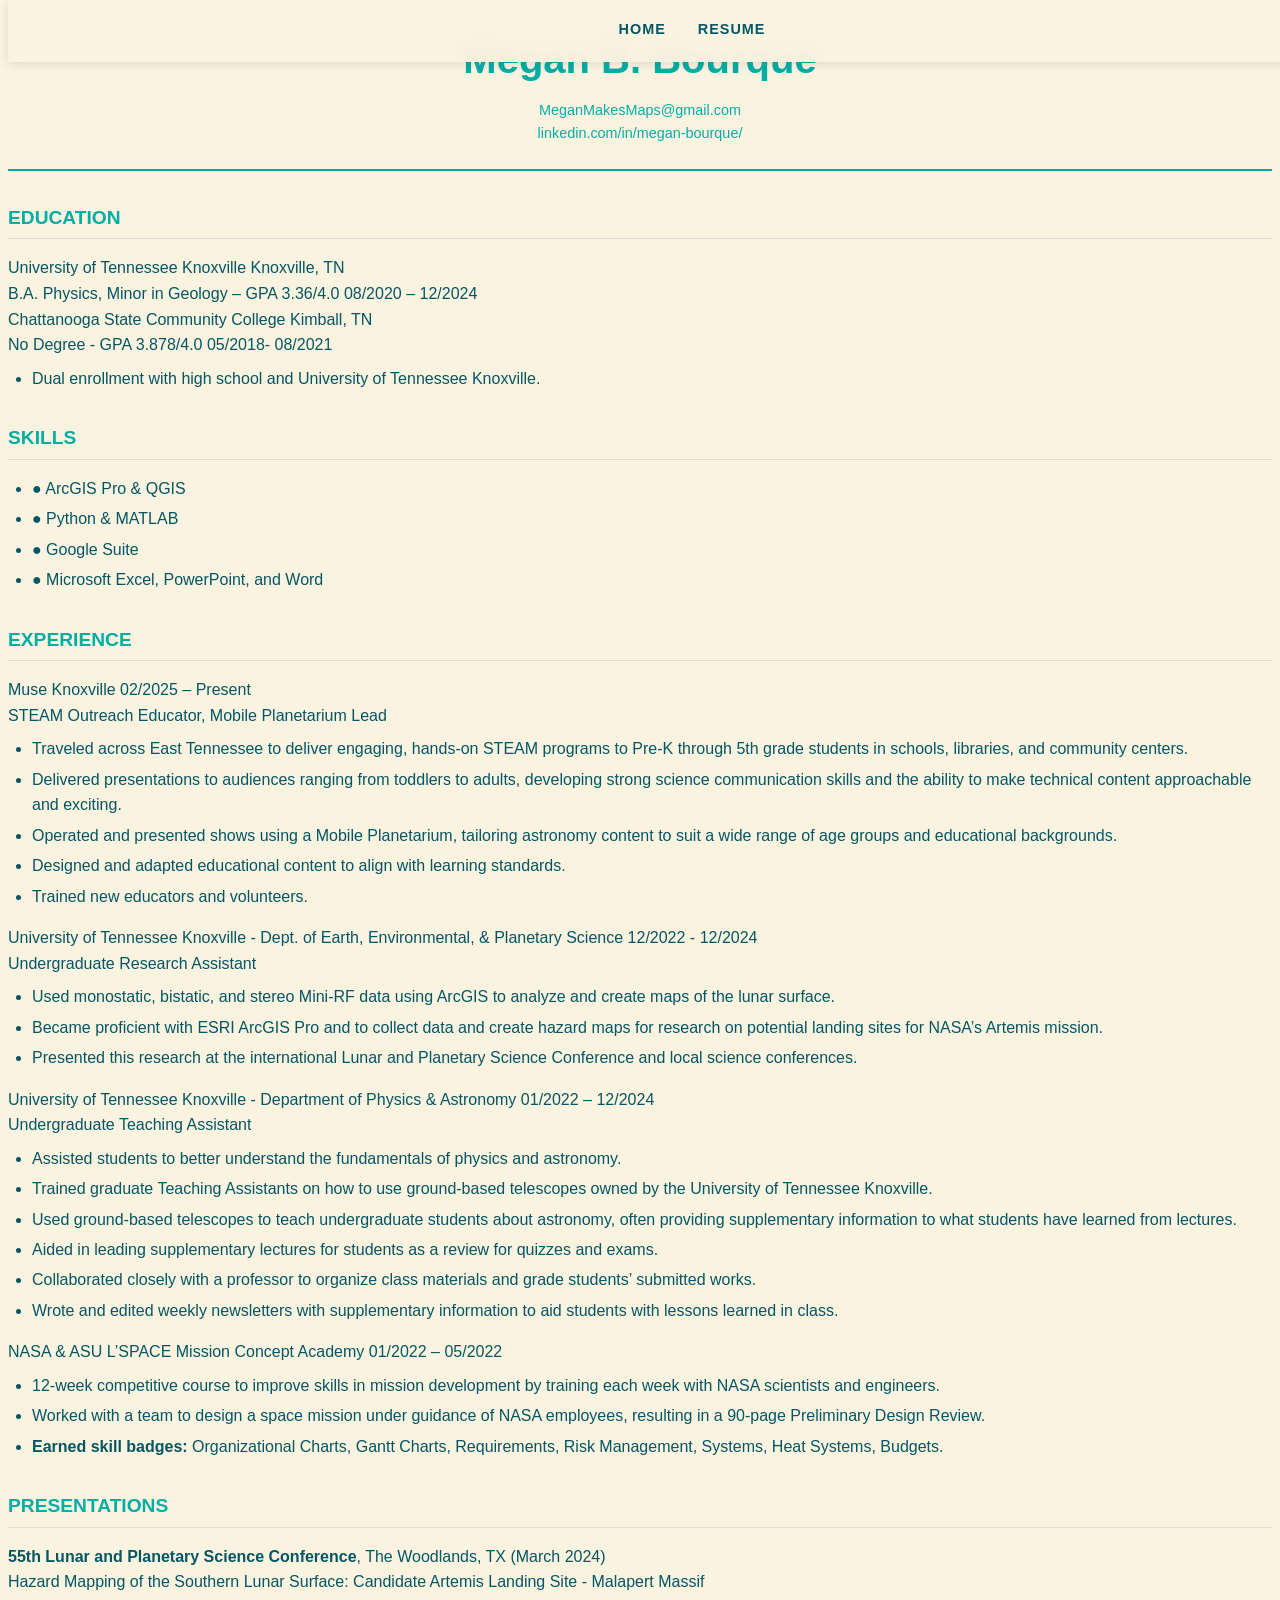
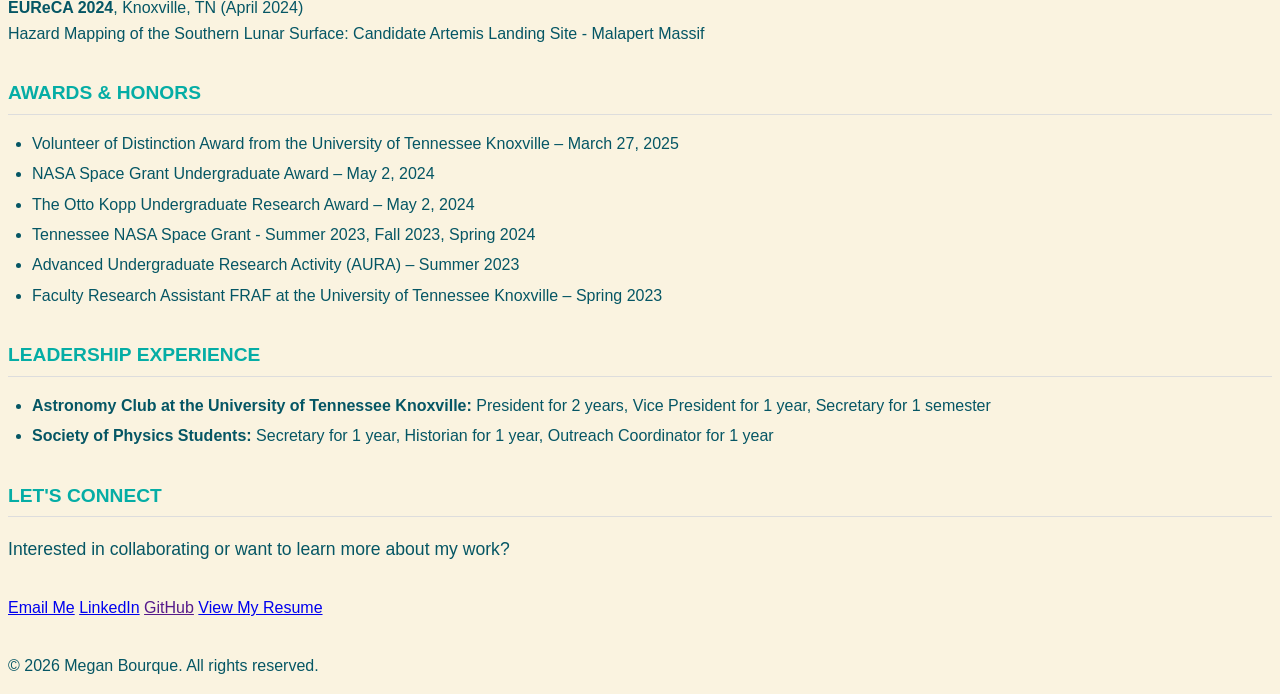
==== commit e030e1ba: "fully restored before css changes" ====
--- a/resume.html
+++ b/resume.html
@@ -1,10 +1,150 @@
+<!doctype html>
+<html itemscope="" itemtype="http://schema.org/WebPage" lang="en">
+
 <!DOCTYPE html>
 <html lang="en">
 <head>
     <meta charset="UTF-8">
     <meta name="viewport" content="width=device-width, initial-scale=1.0">
-    <link rel="stylesheet" href="styling.css">
     <title>Resume | Megan B. Bourque</title>
+    <style>
+        
+        :root {
+            --teal: hsl(177, 94%, 35%);
+            --orange: #f1821a;
+            --yellow: #fdd831;
+            --green: #6A994E;
+            --brown: #8B5A3C;
+            --cream: #FAF3E0;
+            --dark: #055664;
+            --light-gray: #EDF2F4;
+            --tuqoise: #40E0D0;
+        }
+
+        body {
+            font-family: 'Segoe UI', Tahoma, Geneva, Verdana, sans-serif;
+            color: var(--dark);
+            line-height: 1.6;
+            background: var(--cream);
+            overflow-x: hidden;
+        }
+
+       /* Navigation styling (Matching your homepage) */
+        nav {
+            position: fixed;
+            top: 0;
+            width: 100%;
+            background: rgba(250, 243, 224, 0.95);
+            backdrop-filter: blur(10px);
+            padding: 1rem 2rem;
+            z-index: 1000;
+            box-shadow: 0 2px 10px rgba(0,0,0,0.1);
+        }
+
+        nav ul {
+            list-style: none;
+            display: flex;
+            justify-content: center;
+            gap: 2rem;
+            margin: 0;
+        }
+
+        nav a {
+            text-decoration: none;
+            color: var(--dark);
+            font-weight: 600;
+            text-transform: uppercase;
+            font-size: 0.9rem;
+            letter-spacing: 1px;
+        }
+
+        /* Resume Container */
+        .resume-container {
+            max-width: 900px;
+            margin: 2rem auto;
+            background: var(--white);
+            padding: 3rem;
+            box-shadow: 0 4px 20px rgba(0,0,0,0.05);
+            border-radius: 8px;
+        }
+
+        header {
+            text-align: center;
+            border-bottom: 2px solid var(--teal);
+            padding-bottom: 1.5rem;
+            margin-bottom: 2rem;
+        }
+
+        header h1 {
+            font-size: 2.5rem;
+            color: var(--teal);
+            margin-bottom: 0.5rem;
+        }
+
+        .contact-info {
+            font-size: 0.9rem;
+            color: #666;
+        }
+
+        .contact-info a {
+            color: var(--teal);
+            text-decoration: none;
+        }
+
+        section {
+            margin-bottom: 2rem;
+        }
+
+        h2 {
+            text-transform: uppercase;
+            font-size: 1.2rem;
+            color: var(--teal);
+            border-bottom: 1px solid #ddd;
+            margin-bottom: 1rem;
+            padding-bottom: 0.3rem;
+        }
+
+        .job, .edu {
+            margin-bottom: 1.5rem;
+        }
+
+        .row {
+            display: flex;
+            justify-content: space-between;
+            align-items: baseline;
+        }
+
+        .job-title, .school {
+            font-weight: bold;
+            font-size: 1.1rem;
+        }
+
+        .date, .location {
+            font-style: italic;
+            color: #777;
+            font-size: 0.9rem;
+        }
+
+        ul {
+            margin-top: 0.5rem;
+            padding-left: 1.5rem;
+        }
+
+        li {
+            margin-bottom: 0.3rem;
+        }
+
+        .skills-grid {
+            display: grid;
+            grid-template-columns: repeat(auto-fit, minmax(200px, 1fr));
+            gap: 10px;
+        }
+
+        @media (max-width: 600px) {
+            .resume-container { padding: 1.5rem; margin: 1rem; }
+            .row { flex-direction: column; }
+        }
+    </style>
 </head>
 <body>
 
@@ -16,16 +156,16 @@
     </nav>
 
     <div class="resume-page">
-        <header class="resume-header">
+        <header>
             <h1>Megan B. Bourque</h1>
             <div class="contact-info">
-                <a href="mailto:Mbbourque1@gmail.com">Mbbourque1@gmail.com</a><br>
+                <a href="mailto:Mbbourque1@gmail.com">MeganMakesMaps@gmail.com</a><br>
                 <a href="https://www.linkedin.com/in/megan-bourque/" target="_blank">linkedin.com/in/megan-bourque/</a>
             </div>
         </header>
 
         <section>
-            <h2 class="resume-section-header">Education</h2>
+            <h2>Education</h2>
             <div class="entry">
                 <div class="entry-header">
                     <span>University of Tennessee Knoxville</span>
@@ -52,8 +192,8 @@
         </section>
 
         <section>
-            <h2 class="resume-section-header">Skills</h2>
-            <ul class="skills-list-grid">
+            <h2>Skills</h2>
+            <ul class="skills-list">
                 <li>● ArcGIS Pro & QGIS</li>
                 <li>● Python & MATLAB</li>
                 <li>● Google Suite</li>
@@ -62,8 +202,8 @@
         </section>
 
         <section>
-            <h2 class="resume-section-header">Experience</h2>
-            
+            <h2>Experience</h2>
+
             <div class="entry">
                 <div class="entry-header">
                     <span>Muse Knoxville</span>
@@ -122,7 +262,7 @@
         </section>
 
         <section>
-            <h2 class="resume-section-header">Presentations</h2>
+            <h2>Presentations</h2>
             <div class="presentation-entry">
                 <strong>55th Lunar and Planetary Science Conference</strong>, The Woodlands, TX (March 2024)<br>
                 Hazard Mapping of the Southern Lunar Surface: Candidate Artemis Landing Site - Malapert Massif
@@ -134,7 +274,7 @@
         </section>
 
         <section>
-            <h2 class="resume-section-header">Awards & Honors</h2>
+            <h2>Awards & Honors</h2>
             <ul class="award-entry">
                 <li>Volunteer of Distinction Award from the University of Tennessee Knoxville – March 27, 2025</li>
                 <li>NASA Space Grant Undergraduate Award – May 2, 2024</li>
@@ -146,7 +286,7 @@
         </section>
 
         <section>
-            <h2 class="resume-section-header">Leadership Experience</h2>
+            <h2>Leadership Experience</h2>
             <ul>
                 <li><strong>Astronomy Club at the University of Tennessee Knoxville:</strong> President for 2 years, Vice President for 1 year, Secretary for 1 semester</li>
                 <li><strong>Society of Physics Students:</strong> Secretary for 1 year, Historian for 1 year, Outreach Coordinator for 1 year</li>
@@ -154,18 +294,20 @@
         </section>
     </div>
 
-    <section id="contact">
-        <h2 class="homepage-section">Let's Connect</h2>
+ <section id="contact">
+        <h2>Let's Connect</h2>
         <p style="margin-bottom: 2rem; font-size: 1.1rem;">Interested in collaborating or want to learn more about my work?</p>
         <div class="contact-links">
-            <a href="mailto:Mbbourque1@gmail.com" class="contact-link">Email Me</a>
+            <a href="mailto:meganmakesmaps@gmail.com" class="contact-link">Email Me</a>
             <a href="https://www.linkedin.com/in/megan-bourque/" class="contact-link">LinkedIn</a>
+            <a href="" class="contact-link">GitHub</a>
             <a href="resume.html" class="contact-link">View My Resume</a>
         </div>
     </section>
 
-    <footer>
+     <footer>
         <p>&copy; 2026 Megan Bourque. All rights reserved.</p>
     </footer>
+
 </body>
 </html>
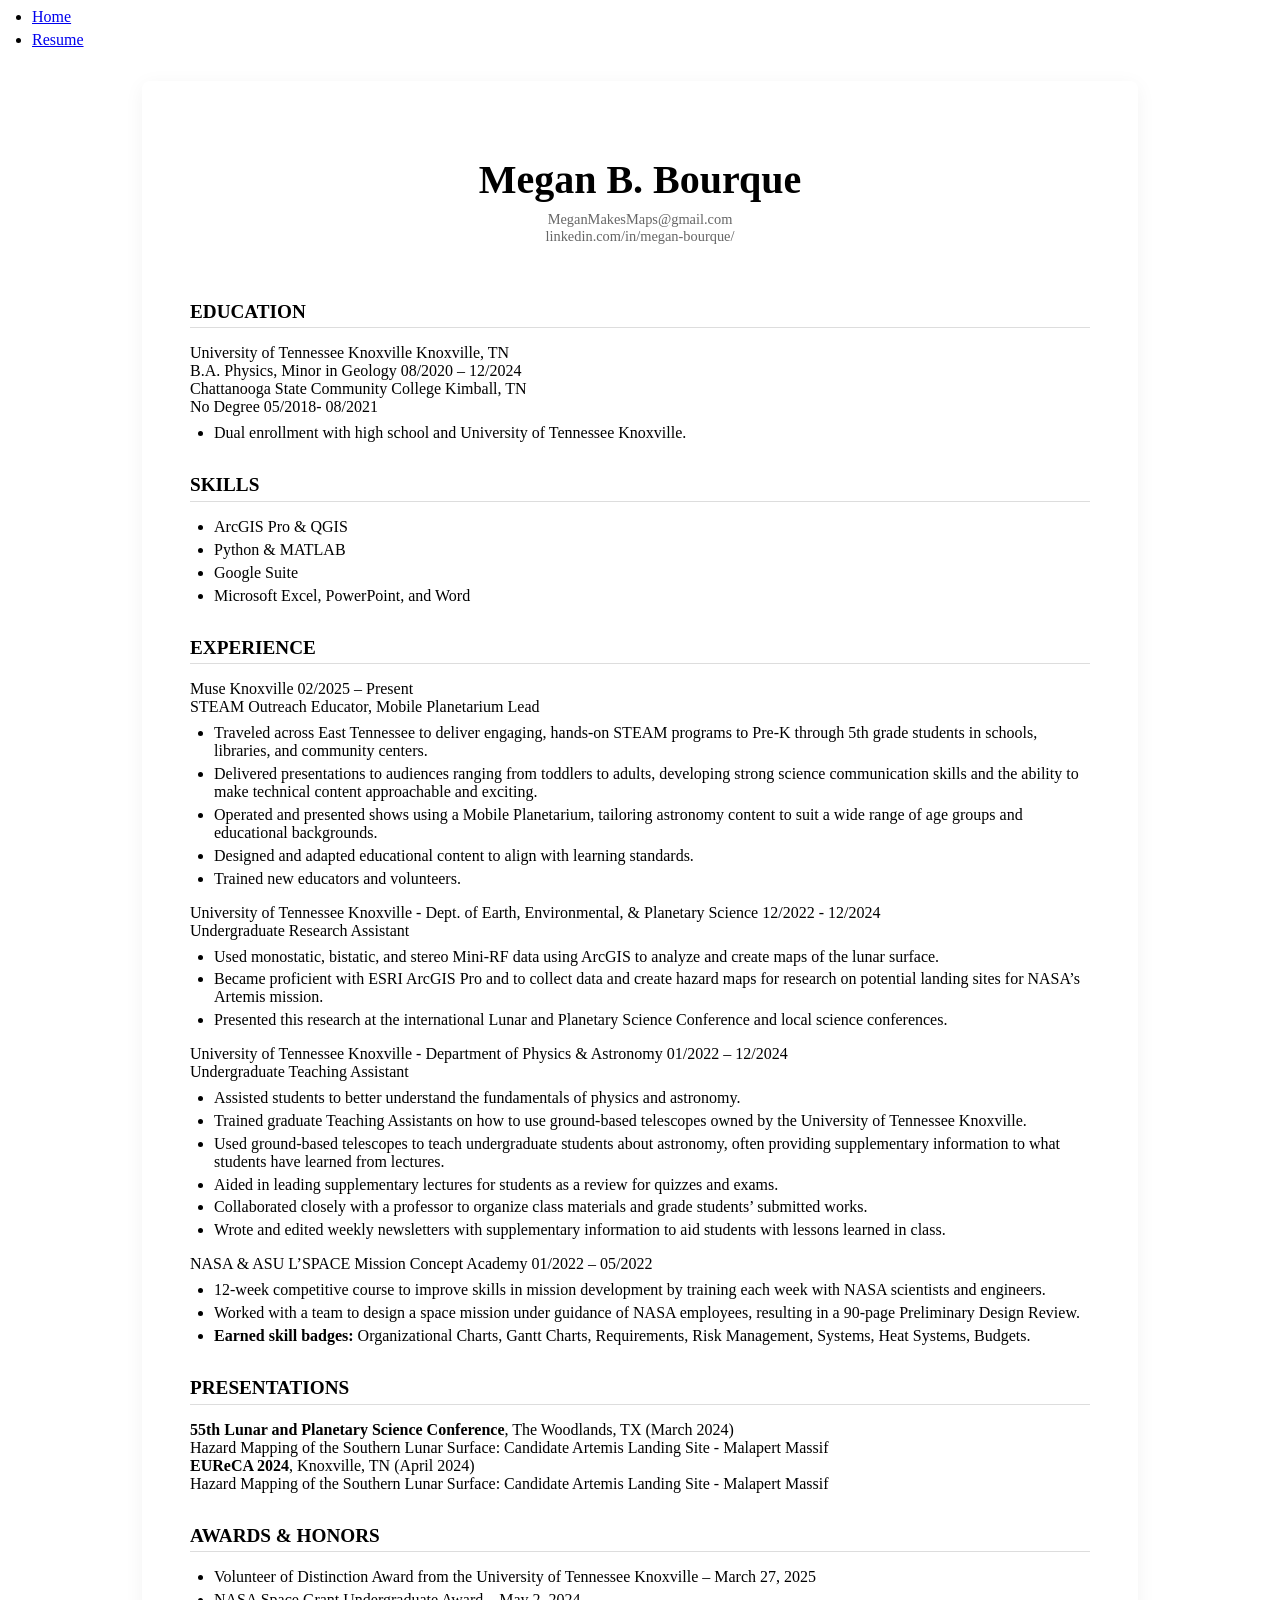
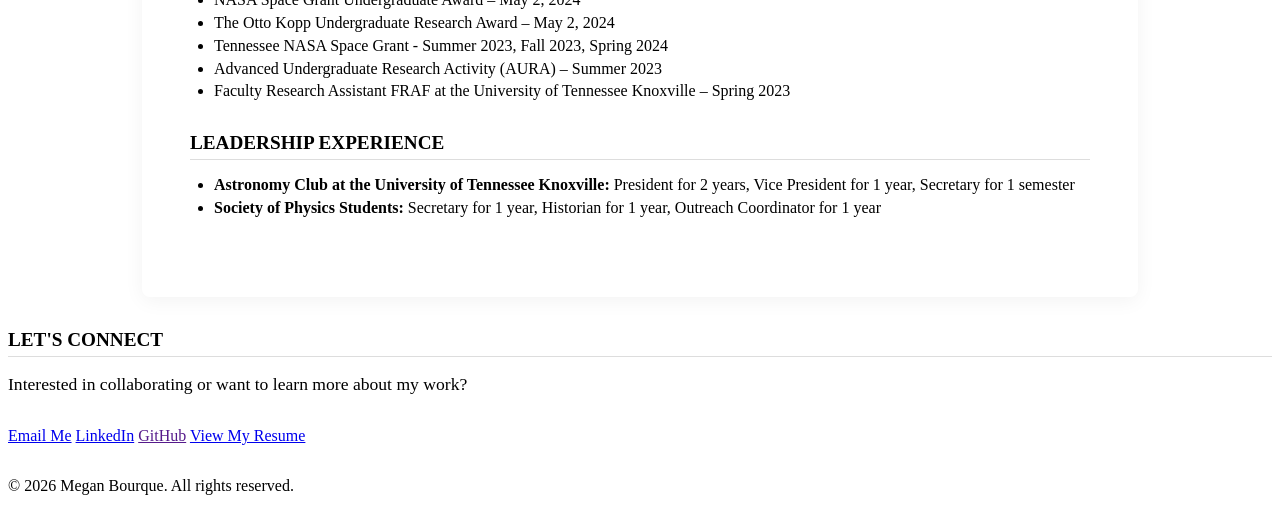
==== commit 83480084: "Update resume.html" ====
--- a/resume.html
+++ b/resume.html
@@ -6,145 +6,9 @@
 <head>
     <meta charset="UTF-8">
     <meta name="viewport" content="width=device-width, initial-scale=1.0">
+    <link rel="stylesheet" href="resume.css">
+    <link rel="stylesheet" href="shared.css">
     <title>Resume | Megan B. Bourque</title>
-    <style>
-        
-        :root {
-            --teal: hsl(177, 94%, 35%);
-            --orange: #f1821a;
-            --yellow: #fdd831;
-            --green: #6A994E;
-            --brown: #8B5A3C;
-            --cream: #FAF3E0;
-            --dark: #055664;
-            --light-gray: #EDF2F4;
-            --tuqoise: #40E0D0;
-        }
-
-        body {
-            font-family: 'Segoe UI', Tahoma, Geneva, Verdana, sans-serif;
-            color: var(--dark);
-            line-height: 1.6;
-            background: var(--cream);
-            overflow-x: hidden;
-        }
-
-       /* Navigation styling (Matching your homepage) */
-        nav {
-            position: fixed;
-            top: 0;
-            width: 100%;
-            background: rgba(250, 243, 224, 0.95);
-            backdrop-filter: blur(10px);
-            padding: 1rem 2rem;
-            z-index: 1000;
-            box-shadow: 0 2px 10px rgba(0,0,0,0.1);
-        }
-
-        nav ul {
-            list-style: none;
-            display: flex;
-            justify-content: center;
-            gap: 2rem;
-            margin: 0;
-        }
-
-        nav a {
-            text-decoration: none;
-            color: var(--dark);
-            font-weight: 600;
-            text-transform: uppercase;
-            font-size: 0.9rem;
-            letter-spacing: 1px;
-        }
-
-        /* Resume Container */
-        .resume-container {
-            max-width: 900px;
-            margin: 2rem auto;
-            background: var(--white);
-            padding: 3rem;
-            box-shadow: 0 4px 20px rgba(0,0,0,0.05);
-            border-radius: 8px;
-        }
-
-        header {
-            text-align: center;
-            border-bottom: 2px solid var(--teal);
-            padding-bottom: 1.5rem;
-            margin-bottom: 2rem;
-        }
-
-        header h1 {
-            font-size: 2.5rem;
-            color: var(--teal);
-            margin-bottom: 0.5rem;
-        }
-
-        .contact-info {
-            font-size: 0.9rem;
-            color: #666;
-        }
-
-        .contact-info a {
-            color: var(--teal);
-            text-decoration: none;
-        }
-
-        section {
-            margin-bottom: 2rem;
-        }
-
-        h2 {
-            text-transform: uppercase;
-            font-size: 1.2rem;
-            color: var(--teal);
-            border-bottom: 1px solid #ddd;
-            margin-bottom: 1rem;
-            padding-bottom: 0.3rem;
-        }
-
-        .job, .edu {
-            margin-bottom: 1.5rem;
-        }
-
-        .row {
-            display: flex;
-            justify-content: space-between;
-            align-items: baseline;
-        }
-
-        .job-title, .school {
-            font-weight: bold;
-            font-size: 1.1rem;
-        }
-
-        .date, .location {
-            font-style: italic;
-            color: #777;
-            font-size: 0.9rem;
-        }
-
-        ul {
-            margin-top: 0.5rem;
-            padding-left: 1.5rem;
-        }
-
-        li {
-            margin-bottom: 0.3rem;
-        }
-
-        .skills-grid {
-            display: grid;
-            grid-template-columns: repeat(auto-fit, minmax(200px, 1fr));
-            gap: 10px;
-        }
-
-        @media (max-width: 600px) {
-            .resume-container { padding: 1.5rem; margin: 1rem; }
-            .row { flex-direction: column; }
-        }
-    </style>
 </head>
 <body>
 
@@ -155,7 +19,7 @@
         </ul>
     </nav>
 
-    <div class="resume-page">
+    <div class="resume-container">
         <header>
             <h1>Megan B. Bourque</h1>
             <div class="contact-info">
@@ -172,7 +36,7 @@
                     <span>Knoxville, TN</span>
                 </div>
                 <div class="sub-header">
-                    <span>B.A. Physics, Minor in Geology – GPA 3.36/4.0</span>
+                    <span>B.A. Physics, Minor in Geology</span>
                     <span>08/2020 – 12/2024</span>
                 </div>
             </div>
@@ -182,7 +46,7 @@
                     <span>Kimball, TN</span>
                 </div>
                 <div class="sub-header">
-                    <span>No Degree - GPA 3.878/4.0</span>
+                    <span>No Degree </span>
                     <span>05/2018- 08/2021</span>
                 </div>
                 <ul>
@@ -194,10 +58,10 @@
         <section>
             <h2>Skills</h2>
             <ul class="skills-list">
-                <li>● ArcGIS Pro & QGIS</li>
-                <li>● Python & MATLAB</li>
-                <li>● Google Suite</li>
-                <li>● Microsoft Excel, PowerPoint, and Word</li>
+                <li>ArcGIS Pro & QGIS</li>
+                <li>Python & MATLAB</li>
+                <li>Google Suite</li>
+                <li>Microsoft Excel, PowerPoint, and Word</li>
             </ul>
         </section>
 
--- a/resume.css
+++ b/resume.css
@@ -0,0 +1,98 @@
+/* resume.html */
+
+
+/* Resume Container */
+.resume-container {
+    max-width: 900px;
+    margin: 2rem auto;
+    background: var(--white);
+    padding: 3rem;
+    box-shadow: 0 4px 20px rgba(0, 0, 0, 0.05);
+    border-radius: 8px;
+}
+
+header {
+    text-align: center;
+    border-bottom: 2px solid var(--teal);
+    padding-bottom: 1.5rem;
+    margin-bottom: 2rem;
+}
+
+header h1 {
+    font-size: 2.5rem;
+    color: var(--teal);
+    margin-bottom: 0.5rem;
+}
+
+.contact-info {
+    font-size: 0.9rem;
+    color: #666;
+}
+
+.contact-info a {
+    color: var(--teal);
+    text-decoration: none;
+}
+
+section {
+    margin-bottom: 2rem;
+}
+
+h2 {
+    text-transform: uppercase;
+    font-size: 1.2rem;
+    color: var(--teal);
+    border-bottom: 1px solid #ddd;
+    margin-bottom: 1rem;
+    padding-bottom: 0.3rem;
+}
+
+.job,
+.edu {
+    margin-bottom: 1.5rem;
+}
+
+.row {
+    display: flex;
+    justify-content: space-between;
+    align-items: baseline;
+}
+
+.job-title,
+.school {
+    font-weight: bold;
+    font-size: 1.1rem;
+}
+
+.date,
+.location {
+    font-style: italic;
+    color: #777;
+    font-size: 0.9rem;
+}
+
+ul {
+    margin-top: 0.5rem;
+    padding-left: 1.5rem;
+}
+
+li {
+    margin-bottom: 0.3rem;
+}
+
+.skills-grid {
+    display: grid;
+    grid-template-columns: repeat(auto-fit, minmax(200px, 1fr));
+    gap: 10px;
+}
+
+@media (max-width: 600px) {
+    .resume-container {
+        padding: 1.5rem;
+        margin: 1rem;
+    }
+
+    .row {
+        flex-direction: column;
+    }
+}
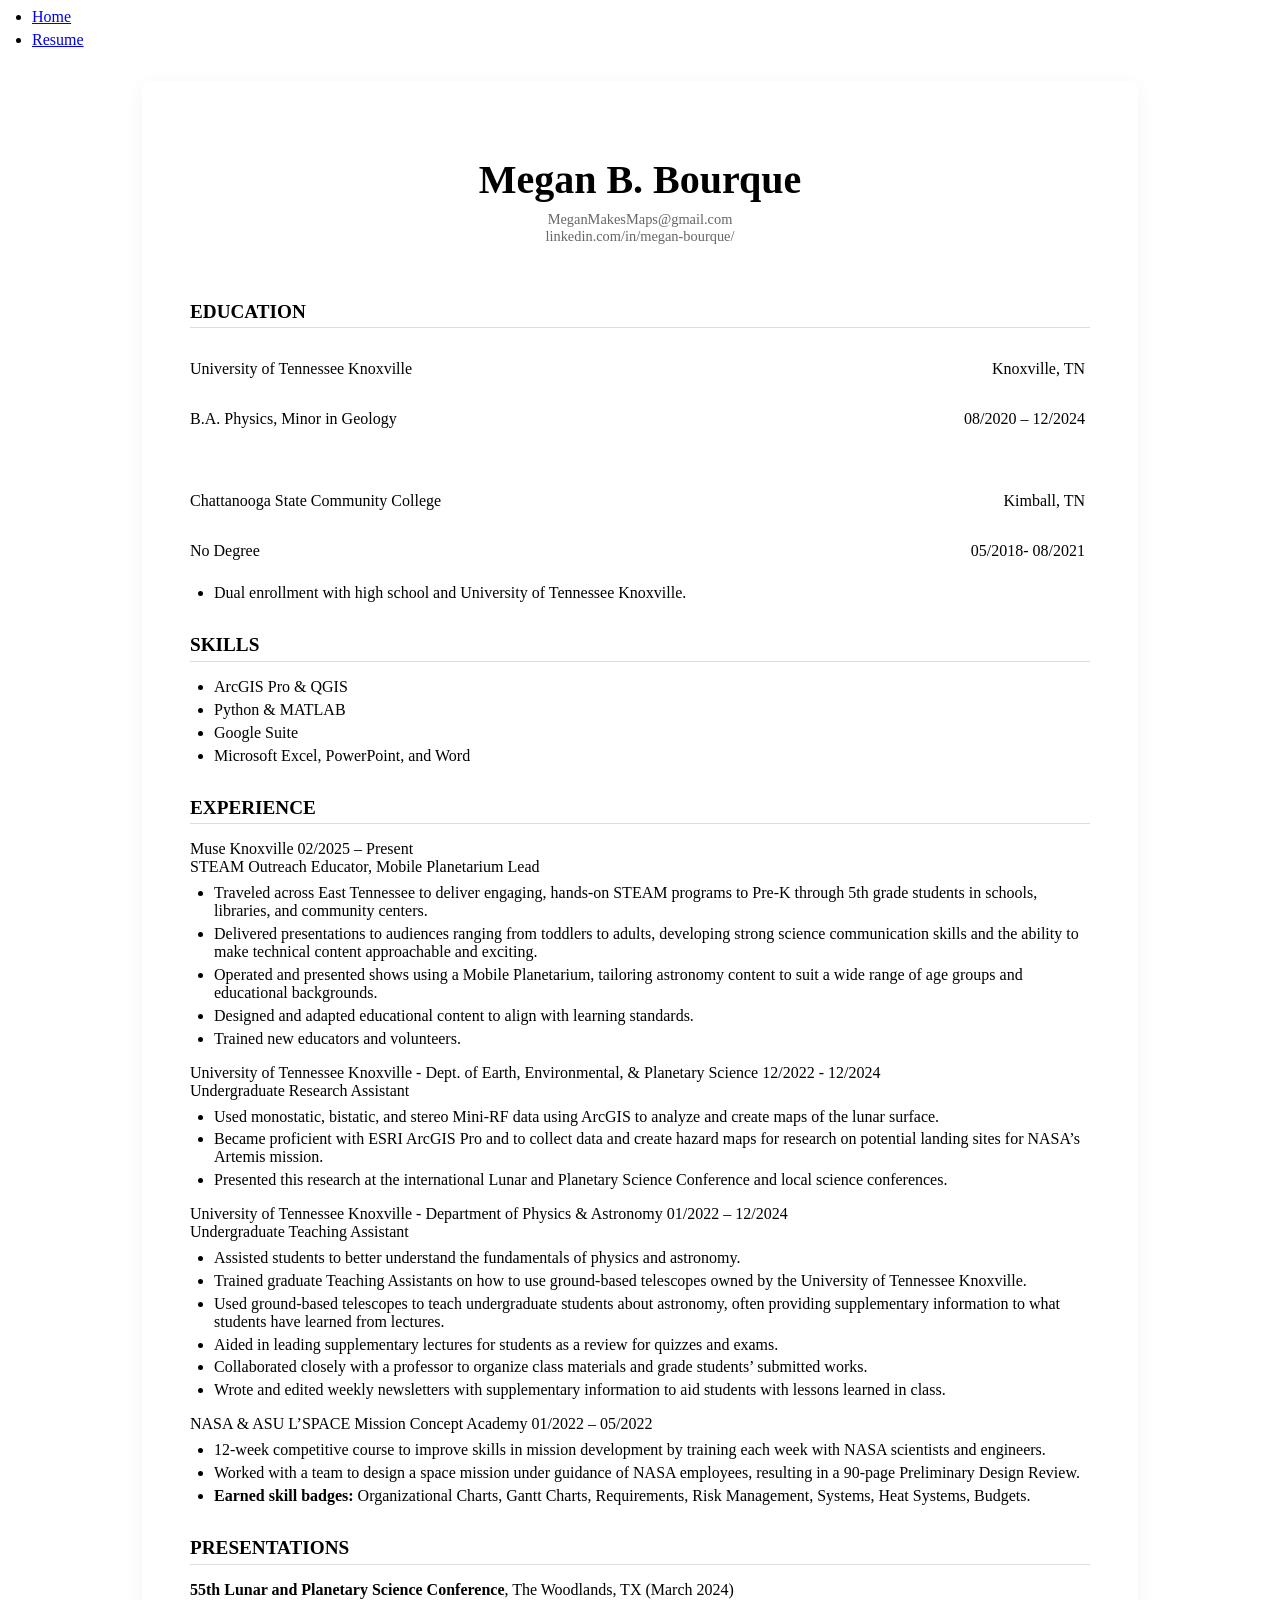
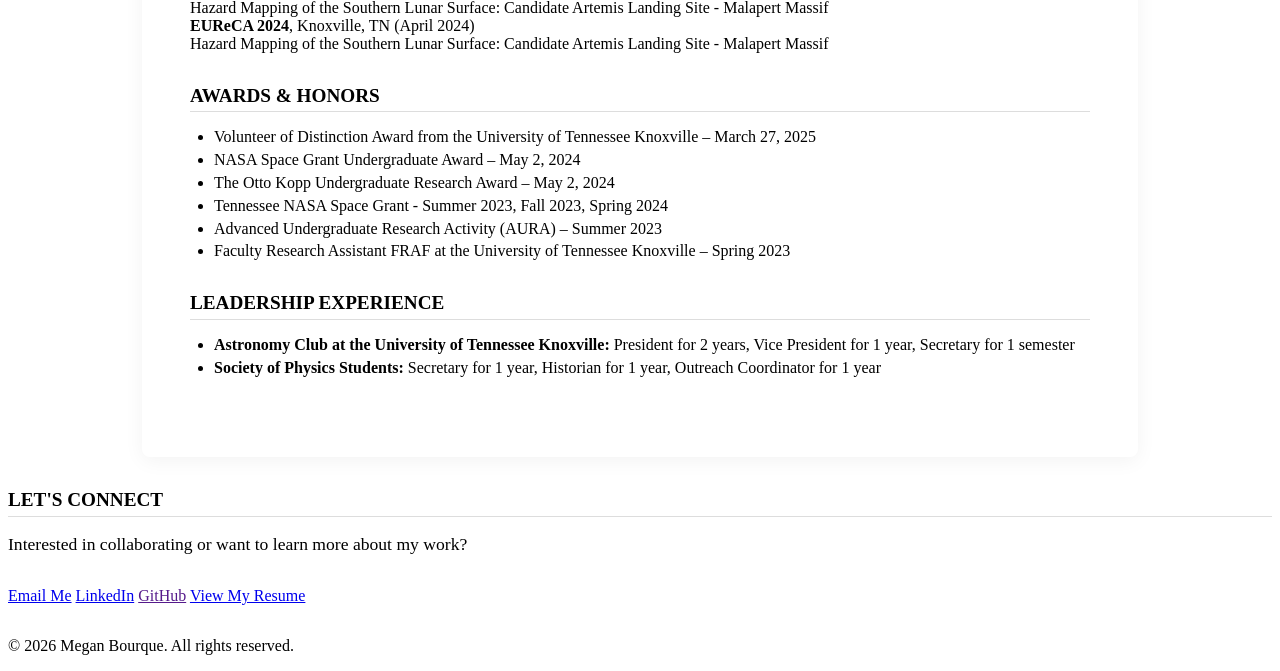
==== commit b9b83818: "Update resume.html" ====
--- a/resume.html
+++ b/resume.html
@@ -32,22 +32,24 @@
             <h2>Education</h2>
             <div class="entry">
                 <div class="entry-header">
-                    <span>University of Tennessee Knoxville</span>
-                    <span>Knoxville, TN</span>
+                    <p style="display: inline-block; width: 49%; text-align: left;">University of Tennessee Knoxville</p>
+                    <p style="display: inline-block; width: 50%; text-align: right;">Knoxville, TN</p>
                 </div>
                 <div class="sub-header">
-                    <span>B.A. Physics, Minor in Geology</span>
-                    <span>08/2020 – 12/2024</span>
+                    <p style="display: inline-block; width: 49%; text-align: left;">B.A. Physics, Minor in Geology</p>
+                    <p style="display: inline-block; width: 50%; text-align: right;">08/2020 – 12/2024</p>
                 </div>
             </div>
+            <section>
+            </section>
             <div class="entry">
                 <div class="entry-header">
-                    <span>Chattanooga State Community College</span>
-                    <span>Kimball, TN</span>
+                    <p style="display: inline-block; width: 49%; text-align: left;">Chattanooga State Community College</p>
+                    <p style="display: inline-block; width: 50%; text-align: right;">Kimball, TN</p>
                 </div>
                 <div class="sub-header">
-                    <span>No Degree </span>
-                    <span>05/2018- 08/2021</span>
+                    <p style="display: inline-block; width: 49%; text-align: left;">No Degree</p>
+                    <p style="display: inline-block; width: 50%; text-align: right;">05/2018- 08/2021</p>
                 </div>
                 <ul>
                     <li>Dual enrollment with high school and University of Tennessee Knoxville.</li>
